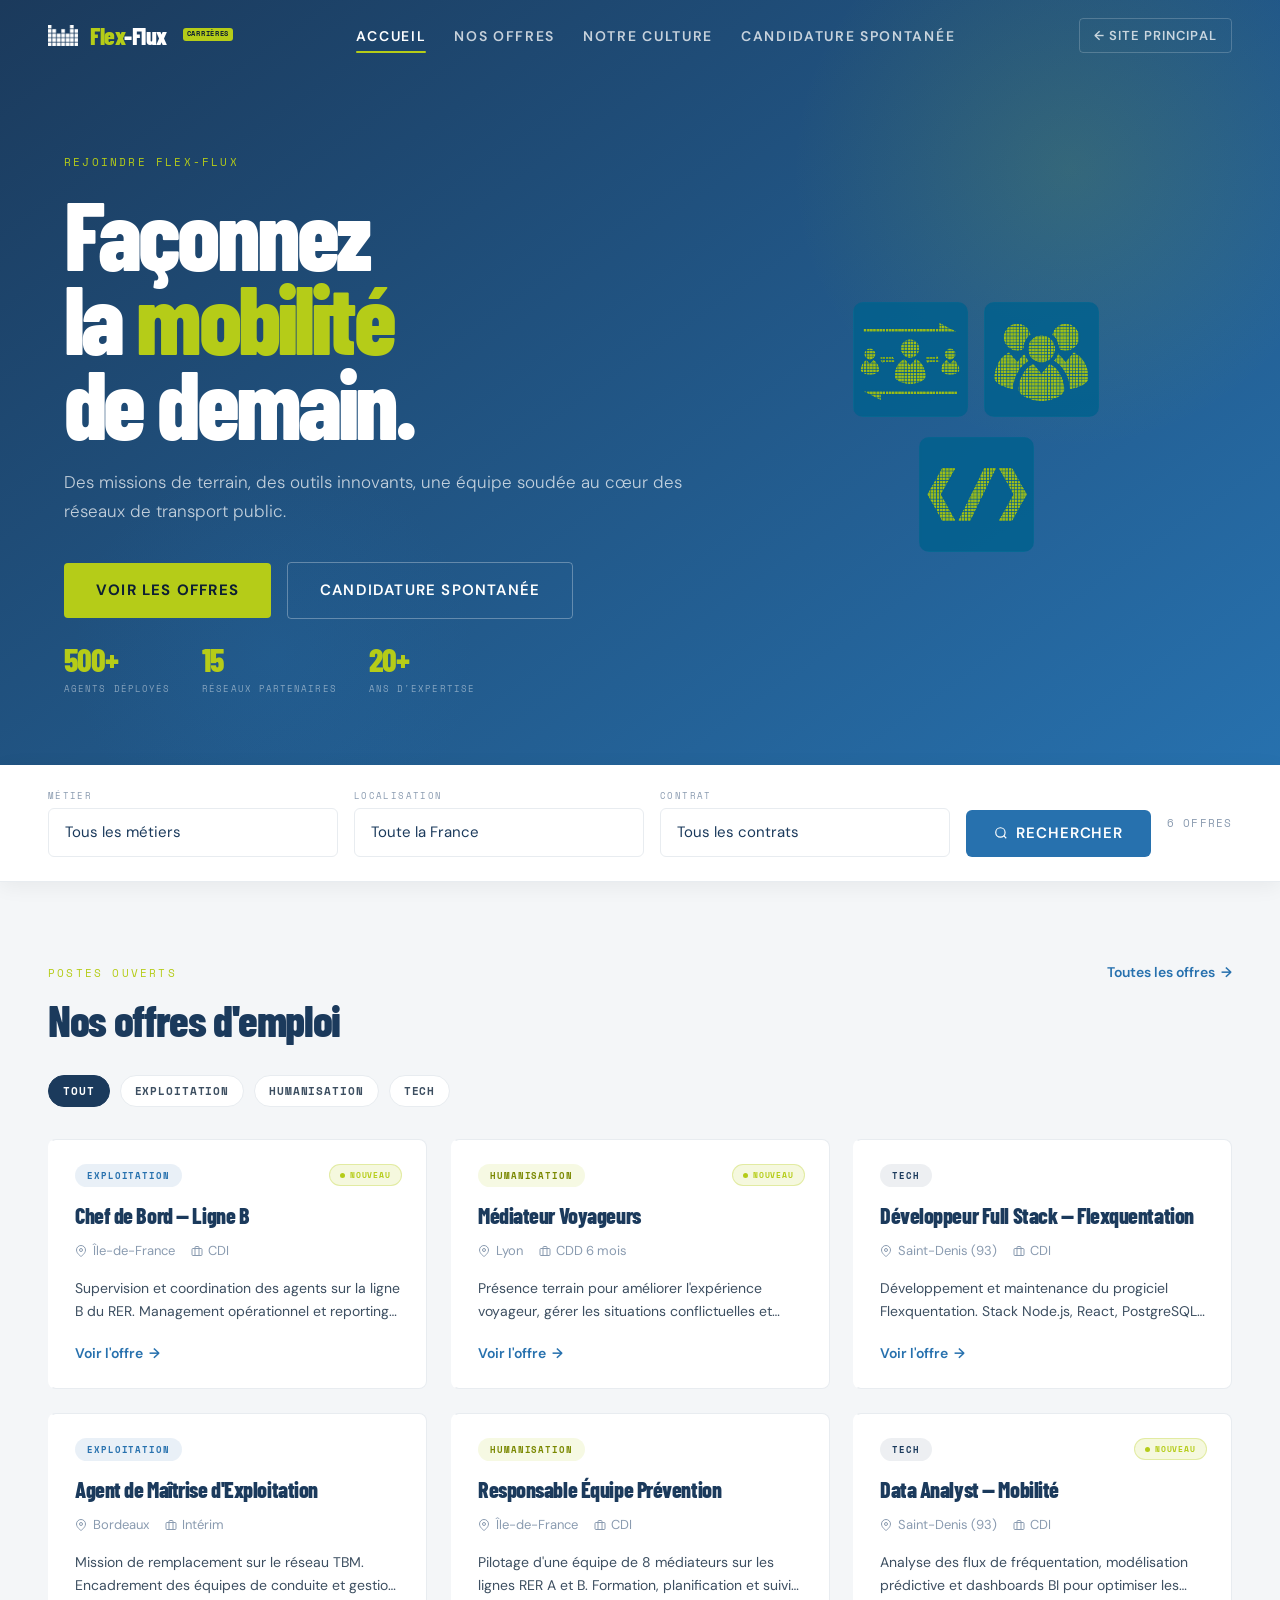
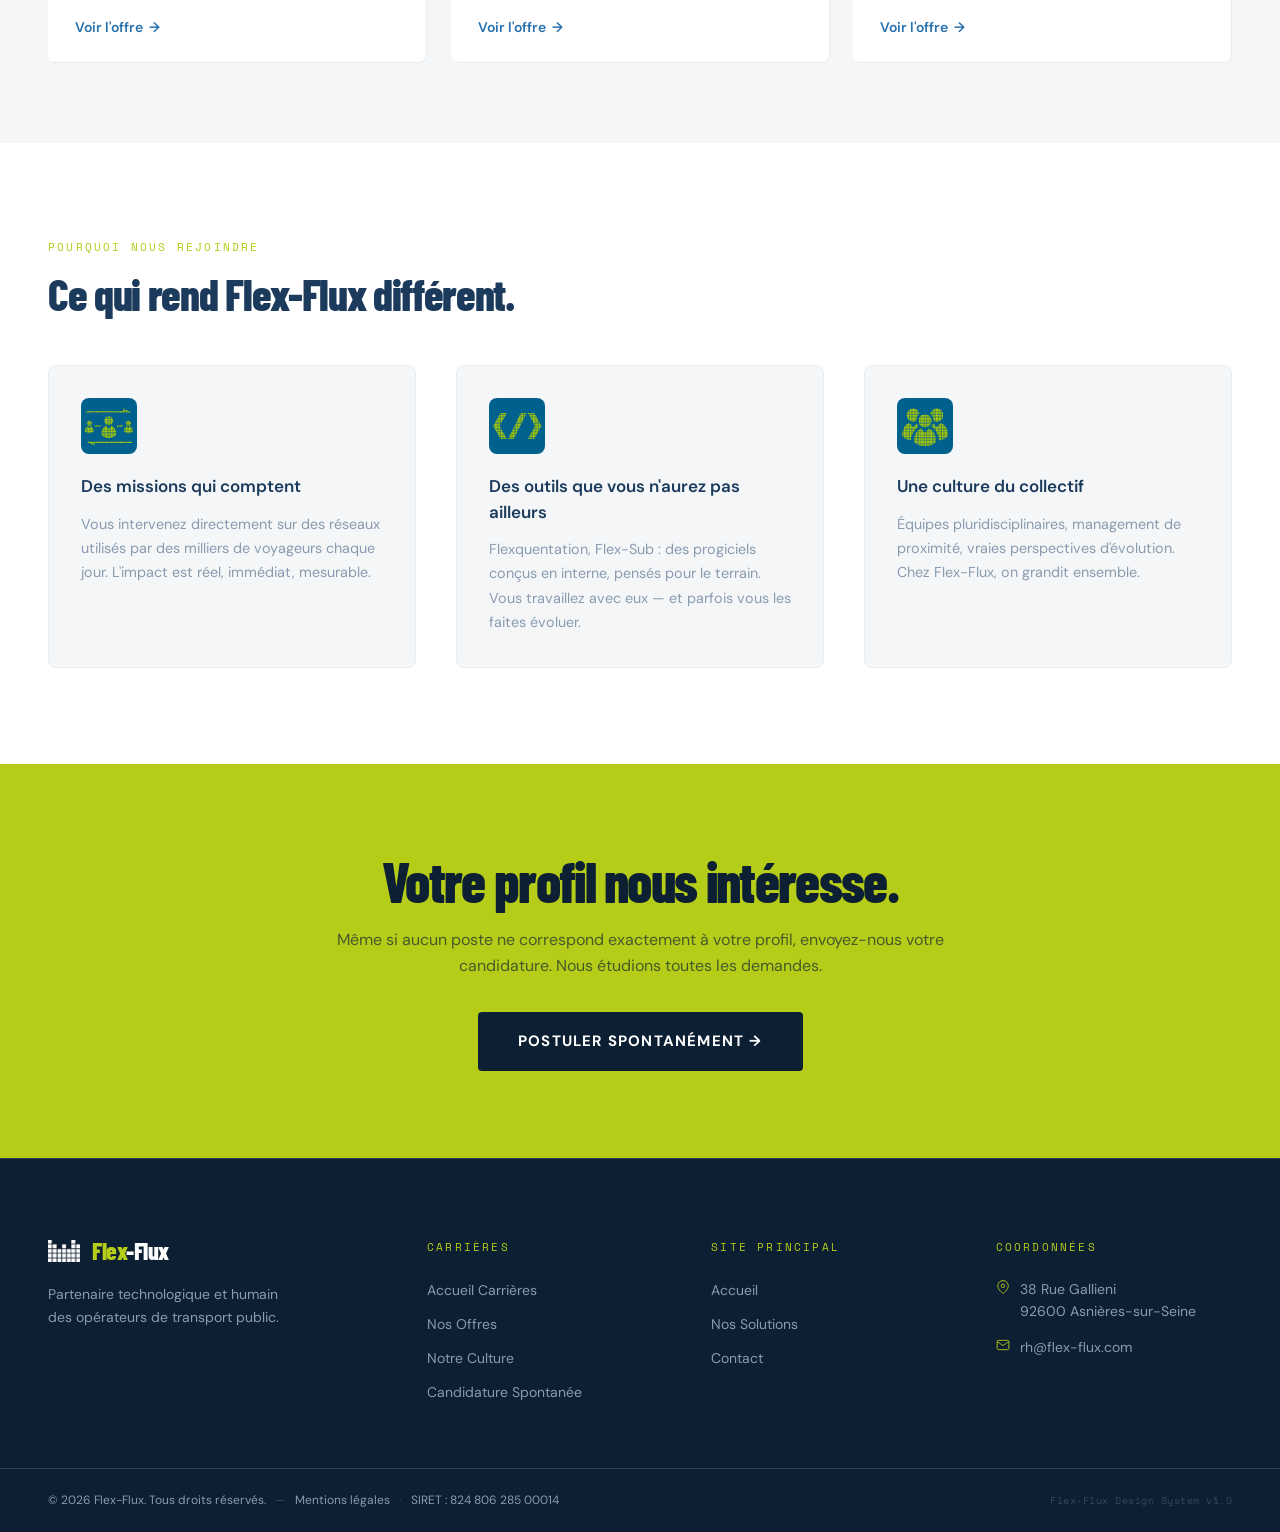
==== carrieres/index.html @ 49e69983 "Nouveau repo" ====
<!DOCTYPE html>
<html lang="fr">
<head>
  <meta charset="UTF-8">
  <meta name="viewport" content="width=device-width, initial-scale=1.0">
  <meta name="description" content="Rejoindre Flex-Flux — Offres d'emploi et candidatures dans la mobilité urbaine.">
  <title>Carrières — Flex-Flux</title>
  <link rel="stylesheet" href="../css/base.css">
  <link rel="stylesheet" href="../css/navbar.css">
  <link rel="stylesheet" href="../css/carrieres.css">
  <link rel="stylesheet" href="../css/footer.css">
</head>
<body>

<a class="skip-link" href="#main-content">Aller au contenu principal</a>

<!-- ═══ NAVBAR ══════════════════════════════════════════════ -->
<header class="navbar" id="navbar" role="banner">
  <div class="navbar__inner">

    <a class="navbar__logo" href="index.html" aria-label="Flex-Flux Carrières — Accueil">
      <img class="navbar__logo-sigle"
           src="../assets/images/flex-flux-sigle-blanc.png"
           alt="" aria-hidden="true" width="30">
      <span class="navbar__logo-text">
        <span class="navbar__logo-dash">Flex</span>-Flux
      </span>
      <span class="navbar__logo-badge">Carrières</span>
    </a>

    <nav class="navbar__nav" role="navigation" aria-label="Navigation carrières">
      <ul class="navbar__nav-list" role="list">
        <li><a class="navbar__nav-link" href="index.html" aria-current="page">Accueil</a></li>
        <li><a class="navbar__nav-link" href="offres.html">Nos Offres</a></li>
        <li><a class="navbar__nav-link" href="notre-culture.html">Notre Culture</a></li>
        <li><a class="navbar__nav-link" href="postuler.html">Candidature Spontanée</a></li>
      </ul>
    </nav>

    <div class="navbar__actions">
      <a class="navbar__back" href="../index.html">← Site principal</a>
      <button class="navbar__burger" id="burger-btn" type="button"
              aria-label="Ouvrir le menu" aria-expanded="false"
              aria-controls="mobile-menu">
        <span class="navbar__burger-bar" aria-hidden="true"></span>
        <span class="navbar__burger-bar" aria-hidden="true"></span>
        <span class="navbar__burger-bar" aria-hidden="true"></span>
      </button>
    </div>

  </div>
</header>

<!-- Menu mobile -->
<div class="mobile-menu" id="mobile-menu" role="dialog"
     aria-modal="true" aria-label="Menu carrières" hidden>
  <nav class="mobile-menu__nav" aria-label="Navigation mobile">
    <ul class="mobile-menu__list" role="list">
      <li class="mobile-menu__item" style="--item-index:0">
        <a class="mobile-menu__link" href="index.html" aria-current="page">
          <span class="mobile-menu__link-label">Accueil</span>
          <span class="mobile-menu__link-arrow" aria-hidden="true">→</span>
        </a>
      </li>
      <li class="mobile-menu__item" style="--item-index:1">
        <a class="mobile-menu__link" href="offres.html">
          <span class="mobile-menu__link-label">Nos Offres</span>
          <span class="mobile-menu__link-arrow" aria-hidden="true">→</span>
        </a>
      </li>
      <li class="mobile-menu__item" style="--item-index:2">
        <a class="mobile-menu__link" href="notre-culture.html">
          <span class="mobile-menu__link-label">Notre Culture</span>
          <span class="mobile-menu__link-arrow" aria-hidden="true">→</span>
        </a>
      </li>
      <li class="mobile-menu__item" style="--item-index:3">
        <a class="mobile-menu__link" href="postuler.html">
          <span class="mobile-menu__link-label">Candidature Spontanée</span>
          <span class="mobile-menu__link-arrow" aria-hidden="true">→</span>
        </a>
      </li>
    </ul>
    <div class="mobile-menu__cta-wrap">
      <a class="mobile-menu__cta" href="postuler.html">Postuler spontanément</a>
    </div>
  </nav>
</div>

<!-- ═══ MAIN ════════════════════════════════════════════════ -->
<main id="main-content" tabindex="-1">

  <!-- HERO -->
  <section class="hero-careers" aria-labelledby="hero-title">
    <div class="hero-careers__glow" aria-hidden="true"></div>
    <div class="hero-careers__glow2" aria-hidden="true"></div>
    <div class="hero-careers__container">

      <div>
        <span class="hero-careers__label">Rejoindre Flex-Flux</span>
        <h1 class="hero-careers__title" id="hero-title">
          Façonnez<br>la <em>mobilité</em><br>de demain.
        </h1>
        <p class="hero-careers__sub">
          Des missions de terrain, des outils innovants, une équipe soudée
          au cœur des réseaux de transport public.
        </p>
        <div class="hero-careers__actions">
          <a class="btn-careers-primary" href="offres.html">Voir les offres</a>
          <a class="btn-careers-ghost"   href="postuler.html">Candidature spontanée</a>
        </div>
        <div class="hero-careers__mini-stats" aria-label="Flex-Flux en chiffres">
          <div class="mini-stat">
            <span class="mini-stat__value">500+</span>
            <span class="mini-stat__label">Agents déployés</span>
          </div>
          <div class="mini-stat">
            <span class="mini-stat__value">15</span>
            <span class="mini-stat__label">Réseaux partenaires</span>
          </div>
          <div class="mini-stat">
            <span class="mini-stat__value">20+</span>
            <span class="mini-stat__label">Ans d'expertise</span>
          </div>
        </div>
      </div>

      <div class="hero-careers__illus" aria-hidden="true">
        <div class="hero-careers__illus-row">
          <img src="../assets/images/téléchargement (3).jpg" alt="" width="115" loading="lazy">
          <img src="../assets/images/téléchargement (4).jpg" alt="" width="115" loading="lazy">
        </div>
        <img src="../assets/images/téléchargement (5).jpg" alt="" width="115" loading="lazy">
      </div>

    </div>
  </section>

  <!-- SEARCH BAR -->
  <div class="search-bar" role="search" aria-label="Filtrer les offres">
    <div class="search-bar__inner">
      <div class="search-field">
        <label class="search-field__label" for="filter-metier">Métier</label>
        <select class="search-field__control" id="filter-metier" name="metier">
          <option value="">Tous les métiers</option>
          <option value="exploitation">Exploitation</option>
          <option value="humanisation">Humanisation</option>
          <option value="tech">Tech &amp; Progiciels</option>
        </select>
      </div>
      <div class="search-field">
        <label class="search-field__label" for="filter-lieu">Localisation</label>
        <select class="search-field__control" id="filter-lieu" name="lieu">
          <option value="">Toute la France</option>
          <option value="idf">Île-de-France</option>
          <option value="lyon">Lyon</option>
          <option value="bordeaux">Bordeaux</option>
        </select>
      </div>
      <div class="search-field">
        <label class="search-field__label" for="filter-contrat">Contrat</label>
        <select class="search-field__control" id="filter-contrat" name="contrat">
          <option value="">Tous les contrats</option>
          <option value="cdi">CDI</option>
          <option value="cdd">CDD</option>
          <option value="interim">Intérim</option>
        </select>
      </div>
      <button class="search-bar__btn" type="button" id="search-btn">
        <svg width="14" height="14" viewBox="0 0 24 24" fill="none"
             stroke="currentColor" stroke-width="2" aria-hidden="true">
          <circle cx="11" cy="11" r="8"/>
          <path d="m21 21-4.35-4.35"/>
        </svg>
        Rechercher
      </button>
      <span class="search-results-count" id="results-count"
            aria-live="polite">6 offres</span>
    </div>
  </div>

  <!-- OFFRES EN VEDETTE -->
  <section class="offres-section" id="offres" aria-labelledby="offres-title">
    <div class="offres-section__container">

      <div class="section-header">
        <div>
          <span class="section-label">Postes ouverts</span>
          <h2 class="section-title" id="offres-title">Nos offres d'emploi</h2>
        </div>
        <a class="voir-tout" href="offres.html" aria-label="Voir toutes les offres">
          Toutes les offres <span aria-hidden="true">→</span>
        </a>
      </div>

      <!-- Filtres chips -->
      <div class="filters-bar" role="group" aria-label="Filtres par catégorie">
        <button class="filter-chip is-active" data-cat="all" aria-pressed="true">Tout</button>
        <button class="filter-chip" data-cat="exploitation" aria-pressed="false">Exploitation</button>
        <button class="filter-chip" data-cat="humanisation" aria-pressed="false">Humanisation</button>
        <button class="filter-chip" data-cat="tech"         aria-pressed="false">Tech</button>
      </div>

      <!-- Grille -->
      <div class="offres-grid" id="offres-grid">

        <article class="offre-card reveal"
                 data-cat="exploitation"
                 data-lieu="idf"
                 data-contrat="cdi"
                 aria-labelledby="offre-1-title">
          <div class="offre-card__top">
            <span class="offre-card__cat offre-card__cat--exploitation">Exploitation</span>
            <span class="offre-card__new" aria-label="Nouvelle offre">Nouveau</span>
          </div>
          <h3 class="offre-card__title" id="offre-1-title">Chef de Bord — Ligne B</h3>
          <div class="offre-card__meta">
            <span class="offre-card__meta-item">
              <svg width="12" height="12" viewBox="0 0 24 24" fill="none"
                   stroke="currentColor" stroke-width="2" aria-hidden="true">
                <path d="M21 10c0 7-9 13-9 13s-9-6-9-13a9 9 0 0 1 18 0z"/>
                <circle cx="12" cy="10" r="3"/>
              </svg>
              Île-de-France
            </span>
            <span class="offre-card__meta-item">
              <svg width="12" height="12" viewBox="0 0 24 24" fill="none"
                   stroke="currentColor" stroke-width="2" aria-hidden="true">
                <rect x="2" y="7" width="20" height="14" rx="2"/>
                <path d="M16 21V5a2 2 0 0 0-2-2h-4a2 2 0 0 0-2 2v16"/>
              </svg>
              CDI
            </span>
          </div>
          <p class="offre-card__excerpt">
            Supervision et coordination des agents sur la ligne B du RER.
            Management opérationnel et reporting quotidien.
          </p>
          <a class="offre-card__link" href="offre-detail.html"
             aria-label="Voir l'offre Chef de Bord Ligne B">
            Voir l'offre
            <span class="offre-card__link-arrow" aria-hidden="true">→</span>
          </a>
        </article>

        <article class="offre-card reveal"
                 data-cat="humanisation"
                 data-lieu="lyon"
                 data-contrat="cdd"
                 data-delay="1"
                 aria-labelledby="offre-2-title">
          <div class="offre-card__top">
            <span class="offre-card__cat offre-card__cat--humanisation">Humanisation</span>
            <span class="offre-card__new" aria-label="Nouvelle offre">Nouveau</span>
          </div>
          <h3 class="offre-card__title" id="offre-2-title">Médiateur Voyageurs</h3>
          <div class="offre-card__meta">
            <span class="offre-card__meta-item">
              <svg width="12" height="12" viewBox="0 0 24 24" fill="none"
                   stroke="currentColor" stroke-width="2" aria-hidden="true">
                <path d="M21 10c0 7-9 13-9 13s-9-6-9-13a9 9 0 0 1 18 0z"/>
                <circle cx="12" cy="10" r="3"/>
              </svg>
              Lyon
            </span>
            <span class="offre-card__meta-item">
              <svg width="12" height="12" viewBox="0 0 24 24" fill="none"
                   stroke="currentColor" stroke-width="2" aria-hidden="true">
                <rect x="2" y="7" width="20" height="14" rx="2"/>
                <path d="M16 21V5a2 2 0 0 0-2-2h-4a2 2 0 0 0-2 2v16"/>
              </svg>
              CDD 6 mois
            </span>
          </div>
          <p class="offre-card__excerpt">
            Présence terrain pour améliorer l'expérience voyageur,
            gérer les situations conflictuelles et orienter les usagers.
          </p>
          <a class="offre-card__link" href="offre-detail.html"
             aria-label="Voir l'offre Médiateur Voyageurs">
            Voir l'offre
            <span class="offre-card__link-arrow" aria-hidden="true">→</span>
          </a>
        </article>

        <article class="offre-card reveal"
                 data-cat="tech"
                 data-lieu="idf"
                 data-contrat="cdi"
                 data-delay="2"
                 aria-labelledby="offre-3-title">
          <div class="offre-card__top">
            <span class="offre-card__cat offre-card__cat--tech">Tech</span>
          </div>
          <h3 class="offre-card__title" id="offre-3-title">
            Développeur Full Stack — Flexquentation
          </h3>
          <div class="offre-card__meta">
            <span class="offre-card__meta-item">
              <svg width="12" height="12" viewBox="0 0 24 24" fill="none"
                   stroke="currentColor" stroke-width="2" aria-hidden="true">
                <path d="M21 10c0 7-9 13-9 13s-9-6-9-13a9 9 0 0 1 18 0z"/>
                <circle cx="12" cy="10" r="3"/>
              </svg>
              Saint-Denis (93)
            </span>
            <span class="offre-card__meta-item">
              <svg width="12" height="12" viewBox="0 0 24 24" fill="none"
                   stroke="currentColor" stroke-width="2" aria-hidden="true">
                <rect x="2" y="7" width="20" height="14" rx="2"/>
                <path d="M16 21V5a2 2 0 0 0-2-2h-4a2 2 0 0 0-2 2v16"/>
              </svg>
              CDI
            </span>
          </div>
          <p class="offre-card__excerpt">
            Développement et maintenance du progiciel Flexquentation.
            Stack Node.js, React, PostgreSQL. Méthodes agiles.
          </p>
          <a class="offre-card__link" href="offre-detail.html"
             aria-label="Voir l'offre Développeur Full Stack">
            Voir l'offre
            <span class="offre-card__link-arrow" aria-hidden="true">→</span>
          </a>
        </article>

        <article class="offre-card reveal"
                 data-cat="exploitation"
                 data-lieu="bordeaux"
                 data-contrat="interim"
                 data-delay="1"
                 aria-labelledby="offre-4-title">
          <div class="offre-card__top">
            <span class="offre-card__cat offre-card__cat--exploitation">Exploitation</span>
          </div>
          <h3 class="offre-card__title" id="offre-4-title">
            Agent de Maîtrise d'Exploitation
          </h3>
          <div class="offre-card__meta">
            <span class="offre-card__meta-item">
              <svg width="12" height="12" viewBox="0 0 24 24" fill="none"
                   stroke="currentColor" stroke-width="2" aria-hidden="true">
                <path d="M21 10c0 7-9 13-9 13s-9-6-9-13a9 9 0 0 1 18 0z"/>
                <circle cx="12" cy="10" r="3"/>
              </svg>
              Bordeaux
            </span>
            <span class="offre-card__meta-item">
              <svg width="12" height="12" viewBox="0 0 24 24" fill="none"
                   stroke="currentColor" stroke-width="2" aria-hidden="true">
                <rect x="2" y="7" width="20" height="14" rx="2"/>
                <path d="M16 21V5a2 2 0 0 0-2-2h-4a2 2 0 0 0-2 2v16"/>
              </svg>
              Intérim
            </span>
          </div>
          <p class="offre-card__excerpt">
            Mission de remplacement sur le réseau TBM. Encadrement
            des équipes de conduite et gestion des incidents terrain.
          </p>
          <a class="offre-card__link" href="offre-detail.html"
             aria-label="Voir l'offre Agent de Maîtrise">
            Voir l'offre
            <span class="offre-card__link-arrow" aria-hidden="true">→</span>
          </a>
        </article>

        <article class="offre-card reveal"
                 data-cat="humanisation"
                 data-lieu="idf"
                 data-contrat="cdi"
                 data-delay="2"
                 aria-labelledby="offre-5-title">
          <div class="offre-card__top">
            <span class="offre-card__cat offre-card__cat--humanisation">Humanisation</span>
          </div>
          <h3 class="offre-card__title" id="offre-5-title">
            Responsable Équipe Prévention
          </h3>
          <div class="offre-card__meta">
            <span class="offre-card__meta-item">
              <svg width="12" height="12" viewBox="0 0 24 24" fill="none"
                   stroke="currentColor" stroke-width="2" aria-hidden="true">
                <path d="M21 10c0 7-9 13-9 13s-9-6-9-13a9 9 0 0 1 18 0z"/>
                <circle cx="12" cy="10" r="3"/>
              </svg>
              Île-de-France
            </span>
            <span class="offre-card__meta-item">
              <svg width="12" height="12" viewBox="0 0 24 24" fill="none"
                   stroke="currentColor" stroke-width="2" aria-hidden="true">
                <rect x="2" y="7" width="20" height="14" rx="2"/>
                <path d="M16 21V5a2 2 0 0 0-2-2h-4a2 2 0 0 0-2 2v16"/>
              </svg>
              CDI
            </span>
          </div>
          <p class="offre-card__excerpt">
            Pilotage d'une équipe de 8 médiateurs sur les lignes RER A et B.
            Formation, planification et suivi des indicateurs qualité.
          </p>
          <a class="offre-card__link" href="offre-detail.html"
             aria-label="Voir l'offre Responsable Prévention">
            Voir l'offre
            <span class="offre-card__link-arrow" aria-hidden="true">→</span>
          </a>
        </article>

        <article class="offre-card reveal"
                 data-cat="tech"
                 data-lieu="idf"
                 data-contrat="cdi"
                 data-delay="3"
                 aria-labelledby="offre-6-title">
          <div class="offre-card__top">
            <span class="offre-card__cat offre-card__cat--tech">Tech</span>
            <span class="offre-card__new" aria-label="Nouvelle offre">Nouveau</span>
          </div>
          <h3 class="offre-card__title" id="offre-6-title">Data Analyst — Mobilité</h3>
          <div class="offre-card__meta">
            <span class="offre-card__meta-item">
              <svg width="12" height="12" viewBox="0 0 24 24" fill="none"
                   stroke="currentColor" stroke-width="2" aria-hidden="true">
                <path d="M21 10c0 7-9 13-9 13s-9-6-9-13a9 9 0 0 1 18 0z"/>
                <circle cx="12" cy="10" r="3"/>
              </svg>
              Saint-Denis (93)
            </span>
            <span class="offre-card__meta-item">
              <svg width="12" height="12" viewBox="0 0 24 24" fill="none"
                   stroke="currentColor" stroke-width="2" aria-hidden="true">
                <rect x="2" y="7" width="20" height="14" rx="2"/>
                <path d="M16 21V5a2 2 0 0 0-2-2h-4a2 2 0 0 0-2 2v16"/>
              </svg>
              CDI
            </span>
          </div>
          <p class="offre-card__excerpt">
            Analyse des flux de fréquentation, modélisation prédictive
            et dashboards BI pour optimiser les ressources sur les réseaux.
          </p>
          <a class="offre-card__link" href="offre-detail.html"
             aria-label="Voir l'offre Data Analyst">
            Voir l'offre
            <span class="offre-card__link-arrow" aria-hidden="true">→</span>
          </a>
        </article>

      </div>
    </div>
  </section>

  <!-- CULTURE -->
  <section class="culture-section" id="culture" aria-labelledby="culture-title">
    <div class="culture-section__container">
      <span class="section-label reveal">Pourquoi nous rejoindre</span>
      <h2 class="section-title reveal" id="culture-title" data-delay="1">
        Ce qui rend Flex-Flux différent.
      </h2>
      <div class="culture-grid">

        <article class="culture-item reveal" data-delay="1"
                 aria-labelledby="culture-1-title">
          <div class="culture-item__icon">
            <img src="../assets/images/téléchargement (3).jpg"
                 alt="" aria-hidden="true" width="56" height="56" loading="lazy">
          </div>
          <h3 class="culture-item__title" id="culture-1-title">
            Des missions qui comptent
          </h3>
          <p class="culture-item__body">
            Vous intervenez directement sur des réseaux utilisés par des milliers
            de voyageurs chaque jour. L'impact est réel, immédiat, mesurable.
          </p>
        </article>

        <article class="culture-item reveal" data-delay="2"
                 aria-labelledby="culture-2-title">
          <div class="culture-item__icon">
            <img src="../assets/images/téléchargement (5).jpg"
                 alt="" aria-hidden="true" width="56" height="56" loading="lazy">
          </div>
          <h3 class="culture-item__title" id="culture-2-title">
            Des outils que vous n'aurez pas ailleurs
          </h3>
          <p class="culture-item__body">
            Flexquentation, Flex-Sub : des progiciels conçus en interne,
            pensés pour le terrain. Vous travaillez avec eux — et parfois
            vous les faites évoluer.
          </p>
        </article>

        <article class="culture-item reveal" data-delay="3"
                 aria-labelledby="culture-3-title">
          <div class="culture-item__icon">
            <img src="../assets/images/téléchargement (4).jpg"
                 alt="" aria-hidden="true" width="56" height="56" loading="lazy">
          </div>
          <h3 class="culture-item__title" id="culture-3-title">
            Une culture du collectif
          </h3>
          <p class="culture-item__body">
            Équipes pluridisciplinaires, management de proximité, vraies
            perspectives d'évolution. Chez Flex-Flux, on grandit ensemble.
          </p>
        </article>

      </div>
    </div>
  </section>

  <!-- CTA -->
  <section class="cta-careers" aria-labelledby="cta-title">
    <div class="cta-careers__container">
      <h2 class="cta-careers__title reveal" id="cta-title">
        Votre profil nous intéresse.
      </h2>
      <p class="cta-careers__sub reveal" data-delay="1">
        Même si aucun poste ne correspond exactement à votre profil,
        envoyez-nous votre candidature. Nous étudions toutes les demandes.
      </p>
      <a class="btn-cta-navy reveal" href="postuler.html" data-delay="2">
        Postuler spontanément →
      </a>
    </div>
  </section>

</main>

<!-- ═══ FOOTER ══════════════════════════════════════════════ -->
<footer class="footer" role="contentinfo" aria-label="Pied de page Flex-Flux">
  <div class="footer__top">

    <div class="footer__brand">
      <a class="footer__logo" href="../index.html" aria-label="Flex-Flux — Accueil">
        <img class="footer__logo-sigle"
             src="../assets/images/flex-flux-sigle-blanc.png"
             alt="" aria-hidden="true" width="32">
        <span class="footer__logo-text">
          <span class="footer__logo-dash">Flex</span>-Flux
        </span>
      </a>
      <p class="footer__baseline">
        Partenaire technologique et humain des opérateurs de transport public.
      </p>
    </div>

    <nav aria-label="Navigation carrières footer">
      <span class="footer__col-title">Carrières</span>
      <ul class="footer__nav-list" role="list">
        <li><a class="footer__nav-link" href="index.html">Accueil Carrières</a></li>
        <li><a class="footer__nav-link" href="offres.html">Nos Offres</a></li>
        <li><a class="footer__nav-link" href="notre-culture.html">Notre Culture</a></li>
        <li><a class="footer__nav-link" href="postuler.html">Candidature Spontanée</a></li>
      </ul>
    </nav>

    <nav aria-label="Navigation site principal footer">
      <span class="footer__col-title">Site Principal</span>
      <ul class="footer__nav-list" role="list">
        <li><a class="footer__nav-link" href="../index.html">Accueil</a></li>
        <li><a class="footer__nav-link" href="../nos-solutions.html">Nos Solutions</a></li>
        <li><a class="footer__nav-link" href="../contact.html">Contact</a></li>
      </ul>
    </nav>

    <div>
      <span class="footer__col-title">Coordonnées</span>
      <address style="font-style: normal">
        <ul class="footer__contact-list" role="list">
          <li class="footer__contact-item">
            <svg class="footer__contact-icon" width="14" height="14" viewBox="0 0 24 24"
                 fill="none" stroke="currentColor" stroke-width="1.5" aria-hidden="true">
              <path d="M21 10c0 7-9 13-9 13s-9-6-9-13a9 9 0 0 1 18 0z"/>
              <circle cx="12" cy="10" r="3"/>
            </svg>
            <span>38 Rue Gallieni<br>92600 Asnières-sur-Seine</span>
          </li>
          <li class="footer__contact-item">
            <svg class="footer__contact-icon" width="14" height="14" viewBox="0 0 24 24"
                 fill="none" stroke="currentColor" stroke-width="1.5" aria-hidden="true">
              <path d="M4 4h16c1.1 0 2 .9 2 2v12c0 1.1-.9 2-2 2H4c-1.1 0-2-.9-2-2V6c0-1.1.9-2 2-2z"/>
              <polyline points="22,6 12,13 2,6"/>
            </svg>
            <a class="footer__contact-link" href="mailto:rh@flex-flux.com">
              rh@flex-flux.com
            </a>
          </li>
        </ul>
      </address>
    </div>

  </div>

  <div class="footer__bottom">
    <p class="footer__legal">
      © 2026 Flex-Flux. Tous droits réservés.
      <span class="footer__legal-sep">—</span>
      <a href="#">Mentions légales</a>
      <span class="footer__legal-sep">·</span>
      SIRET&nbsp;: 824&nbsp;806&nbsp;285&nbsp;00014
    </p>
    <span class="footer__credit" aria-hidden="true">Flex-Flux Design System v1.0</span>
  </div>
</footer>

<!-- ═══ SCRIPTS ══════════════════════════════════════════════ -->
<script src="../js/nav.js"></script>
<script src="../js/carrieres.js"></script>

</body>
</html>
---- css/base.css ----
/* =============================================================================
   BASE.CSS — Flex-Flux Design System
   Fondation : variables, reset, typographie, utilitaires globaux
   ============================================================================= */

/* ── Google Fonts ─────────────────────────────────────────── */
@import url('https://fonts.googleapis.com/css2?family=Barlow+Condensed:wght@700;800&family=DM+Sans:ital,opsz,wght@0,9..40,300;0,9..40,400;0,9..40,600;1,9..40,300&family=Space+Mono:wght@400;700&display=swap');

/* ── Variables ─────────────────────────────────────────────── */
:root {
  /* Couleurs principales */
  --ff-navy:              #1B3A5C;
  --ff-blue:              #2771AE;
  --ff-blue-light:        #3A8FC7;
  --ff-blue-dark:         #1B5A9A;
  --ff-pixel-green:       #B5CC18;
  --ff-pixel-green-dark:  #A3B814;
  --ff-red:               #E63329;
  --ff-white:             #FFFFFF;
  --ff-off-white:         #F4F6F8;
  --ff-grey-light:        #E8ECF0;
  --ff-grey-mid:          #8A9BB0;
  --ff-grey-dark:         #3D4F61;
  --ff-bg-deep:           #0D1F33;
  --ff-bg-panel:          #152840;
  --ff-border-dark:       #2B3F54;
  --ff-success:           #4CAF50;
  --ff-error:             #E63329;

  /* Typographie */
  --font-display: 'Barlow Condensed', sans-serif;
  --font-body:    'DM Sans', sans-serif;
  --font-mono:    'Space Mono', monospace;

  /* Navbar heights */
  --navbar-h-mobile: 60px;
  --navbar-h-desk:   72px;

  /* Easings */
  --ease-out:    cubic-bezier(0.25, 0.46, 0.45, 0.94);
  --ease-spring: cubic-bezier(0.34, 1.56, 0.64, 1);
  --ease-in-out: cubic-bezier(0.76, 0, 0.24, 1);
}

/* ── Reset ─────────────────────────────────────────────────── */
*, *::before, *::after {
  box-sizing: border-box;
  margin: 0;
  padding: 0;
}

html {
  -webkit-font-smoothing: antialiased;
  -moz-osx-font-smoothing: grayscale;
  scroll-behavior: smooth;
  font-size: 16px;
}

body {
  font-family: var(--font-body);
  color: var(--ff-grey-dark);
  background: var(--ff-white);
  overflow-x: hidden;
  line-height: 1.5;
}

img, svg {
  display: block;
  max-width: 100%;
}

a {
  color: inherit;
  text-decoration: none;
}

button {
  cursor: pointer;
  border: none;
  background: none;
  font: inherit;
  color: inherit;
}

ul, ol {
  list-style: none;
}

input, textarea, select {
  font: inherit;
}

/* ── Focus ─────────────────────────────────────────────────── */
:focus:not(:focus-visible) {
  outline: none;
}

:focus-visible {
  outline: 2px solid var(--ff-pixel-green);
  outline-offset: 3px;
  border-radius: 4px;
}

/* ── Sélection ─────────────────────────────────────────────── */
::selection {
  background: var(--ff-pixel-green);
  color: var(--ff-bg-deep);
}

/* ── Skip link accessibilité ───────────────────────────────── */
.skip-link {
  position: absolute;
  top: -100%;
  left: 1.5rem;
  z-index: 999;
  padding: .75rem 1.5rem;
  background: var(--ff-pixel-green);
  color: var(--ff-bg-deep);
  font-weight: 600;
  border-radius: 6px;
  transition: top .15s;
}
.skip-link:focus {
  top: 1rem;
}

/* ── Utilitaire screen-reader only ────────────────────────── */
.sr-only {
  position: absolute;
  width: 1px;
  height: 1px;
  padding: 0;
  margin: -1px;
  overflow: hidden;
  clip: rect(0, 0, 0, 0);
  white-space: nowrap;
  border: 0;
}

/* ── Scroll reveal ─────────────────────────────────────────── */
.reveal {
  opacity: 0;
  transform: translateY(28px);
  transition:
    opacity   .6s var(--ease-out),
    transform .6s var(--ease-out);
  will-change: opacity, transform;
}
.reveal.is-visible {
  opacity: 1;
  transform: none;
}

.reveal-left {
  opacity: 0;
  transform: translateX(-36px);
  transition:
    opacity   .6s var(--ease-out),
    transform .6s var(--ease-out);
}
.reveal-left.is-visible {
  opacity: 1;
  transform: none;
}

.reveal-right {
  opacity: 0;
  transform: translateX(36px);
  transition:
    opacity   .6s var(--ease-out),
    transform .6s var(--ease-out);
}
.reveal-right.is-visible {
  opacity: 1;
  transform: none;
}

/* Délais stagger */
[data-delay="1"] { transition-delay: 100ms; }
[data-delay="2"] { transition-delay: 200ms; }
[data-delay="3"] { transition-delay: 300ms; }
[data-delay="4"] { transition-delay: 400ms; }
[data-delay="5"] { transition-delay: 500ms; }

/* ── Reduced motion ────────────────────────────────────────── */
@media (prefers-reduced-motion: reduce) {
  *,
  *::before,
  *::after {
    animation-duration: .01ms !important;
    animation-iteration-count: 1 !important;
    transition-duration: .01ms !important;
  }

  .reveal,
  .reveal-left,
  .reveal-right {
    opacity: 1 !important;
    transform: none !important;
    transition: none !important;
  }
}

/* ── Section label (mono vert) ─────────────────────────────── */
.section-label {
  display: block;
  font-family: var(--font-mono);
  font-size: .6875rem;
  text-transform: uppercase;
  letter-spacing: .2em;
  color: var(--ff-pixel-green);
  margin-bottom: 1rem;
}

/* ── Boutons globaux ───────────────────────────────────────── */
.btn-primary {
  display: inline-flex;
  align-items: center;
  gap: .5rem;
  padding: 1rem 2.25rem;
  background: var(--ff-pixel-green);
  color: var(--ff-bg-deep);
  font-weight: 700;
  font-size: .9375rem;
  text-transform: uppercase;
  letter-spacing: .08em;
  border-radius: 4px;
  border: none;
  cursor: pointer;
  transition:
    background .2s,
    transform  .2s var(--ease-spring),
    box-shadow .2s;
}
.btn-primary:hover {
  background: var(--ff-pixel-green-dark);
  transform: translateY(-2px);
  box-shadow: 0 8px 28px rgba(181, 204, 24, .35);
}

.btn-ghost {
  display: inline-flex;
  align-items: center;
  gap: .5rem;
  padding: 1rem 2.25rem;
  background: transparent;
  color: var(--ff-white);
  font-weight: 600;
  font-size: .9375rem;
  text-transform: uppercase;
  letter-spacing: .08em;
  border-radius: 4px;
  border: 1.5px solid rgba(255, 255, 255, .3);
  cursor: pointer;
  transition: border-color .2s, background .2s, color .2s;
}
.btn-ghost:hover {
  border-color: var(--ff-white);
  background: rgba(255, 255, 255, .06);
}

/* ── Container global ──────────────────────────────────────── */
.container {
  max-width: 1280px;
  margin-inline: auto;
  padding-inline: 1.5rem;
}
@media (min-width: 1024px) {
  .container {
    padding-inline: 3rem;
  }
}

/* ── Body avec menu ouvert (mobile) ────────────────────────── */
body.menu-open {
  overflow: hidden;
  position: fixed;
  width: 100%;
}
---- css/navbar.css ----
/* =============================================================================
   NAVBAR.CSS — Flex-Flux
   Navbar fixe glassmorphism + menu mobile plein écran
   Dépend de : base.css
   ============================================================================= */

/* ── Navbar ────────────────────────────────────────────────── */
.navbar {
  position: fixed;
  top: 0; left: 0; right: 0;
  z-index: 200;
  height: var(--navbar-h-mobile);
  background: transparent;
  border-bottom: 1px solid transparent;
  transition:
    background     .45s var(--ease-out),
    border-color   .45s var(--ease-out),
    backdrop-filter .45s var(--ease-out);
}

.navbar.is-scrolled {
  background: rgba(13, 31, 51, .88);
  border-bottom-color: rgba(255, 255, 255, .08);
  backdrop-filter: blur(20px);
  -webkit-backdrop-filter: blur(20px);
}

@media (min-width: 1024px) {
  .navbar {
    height: var(--navbar-h-desk);
  }
}

/* ── Inner ─────────────────────────────────────────────────── */
.navbar__inner {
  display: flex;
  align-items: center;
  justify-content: space-between;
  height: 100%;
  max-width: 1280px;
  margin-inline: auto;
  padding-inline: 1.5rem;
  gap: 2rem;
}

@media (min-width: 1024px) {
  .navbar__inner {
    padding-inline: 3rem;
  }
}

/* ── Logo ──────────────────────────────────────────────────── */
.navbar__logo {
  display: flex;
  align-items: center;
  gap: .75rem;
  border-radius: 4px;
  transition: opacity .2s;
}
.navbar__logo:hover { opacity: .85; }
.navbar__logo:focus-visible {
  outline: 2px solid var(--ff-pixel-green);
  outline-offset: 4px;
}

.navbar__logo-sigle {
  width: 30px;
  height: auto;
}

.navbar__logo-text {
  font-family: var(--font-display);
  font-size: 1.5rem;
  font-weight: 800;
  letter-spacing: -.02em;
  color: var(--ff-white);
  white-space: nowrap;
  line-height: 1;
}

.navbar__logo-dash {
  color: var(--ff-pixel-green);
}

/* Badge "Carrières" (site carrières uniquement) */
.navbar__logo-badge {
  font-family: var(--font-mono);
  font-size: .45rem;
  text-transform: uppercase;
  letter-spacing: .1em;
  background: var(--ff-pixel-green);
  color: var(--ff-bg-deep);
  padding: .2em .55em;
  border-radius: 3px;
  font-weight: 700;
  align-self: flex-start;
  margin-top: 4px;
  margin-left: .25rem;
}

/* ── Navigation desktop ────────────────────────────────────── */
.navbar__nav {
  display: none;
  flex: 1;
  justify-content: center;
}

@media (min-width: 1024px) {
  .navbar__nav {
    display: flex;
  }
}

.navbar__nav-list {
  display: flex;
  align-items: center;
  gap: .25rem;
}

.navbar__nav-link {
  position: relative;
  padding: .5rem .75rem;
  font-size: .875rem;
  font-weight: 600;
  text-transform: uppercase;
  letter-spacing: .12em;
  color: rgba(255, 255, 255, .75);
  border-radius: 4px;
  transition: color .25s;
}

/* Underline slide */
.navbar__nav-link::after {
  content: '';
  position: absolute;
  bottom: 0; left: .75rem; right: .75rem;
  height: 1.5px;
  background: var(--ff-pixel-green);
  transform: scaleX(0);
  transform-origin: left;
  transition: transform .25s var(--ease-out);
  border-radius: 99px;
}

.navbar__nav-link:hover { color: var(--ff-white); }
.navbar__nav-link:hover::after { transform: scaleX(1); }
.navbar__nav-link[aria-current="page"] { color: var(--ff-white); }
.navbar__nav-link[aria-current="page"]::after { transform: scaleX(1); }

/* ── Actions (CTA + burger) ────────────────────────────────── */
.navbar__actions {
  display: flex;
  align-items: center;
  gap: 1rem;
  flex-shrink: 0;
}

/* CTA "Espace Client" */
.navbar__cta {
  display: inline-flex;
  align-items: center;
  gap: .5rem;
  padding: .5rem 1rem;
  font-size: .875rem;
  font-weight: 600;
  text-transform: uppercase;
  letter-spacing: .08em;
  color: var(--ff-white);
  border: 1.5px solid rgba(255, 255, 255, .35);
  border-radius: 4px;
  transition: all .25s var(--ease-out);
}
.navbar__cta:hover {
  color: var(--ff-bg-deep);
  background: var(--ff-pixel-green);
  border-color: var(--ff-pixel-green);
  transform: translateY(-1px);
}
.navbar__cta:focus-visible {
  outline: 2px solid var(--ff-pixel-green);
  outline-offset: 3px;
}

/* Lien "← Site principal" (site carrières) */
.navbar__back {
  display: inline-flex;
  align-items: center;
  gap: .4rem;
  padding: .45rem .9rem;
  font-size: .8125rem;
  font-weight: 600;
  text-transform: uppercase;
  letter-spacing: .08em;
  color: rgba(255, 255, 255, .75);
  border: 1.5px solid rgba(255, 255, 255, .2);
  border-radius: 4px;
  transition: all .2s;
}
.navbar__back:hover {
  color: var(--ff-white);
  border-color: rgba(255, 255, 255, .5);
}

/* ── Burger ────────────────────────────────────────────────── */
.navbar__burger {
  display: flex;
  flex-direction: column;
  justify-content: center;
  align-items: center;
  gap: 5px;
  width: 44px;
  height: 44px;
  border-radius: 4px;
  transition: background .2s;
}
.navbar__burger:hover {
  background: rgba(255, 255, 255, .08);
}
.navbar__burger:focus-visible {
  outline: 2px solid var(--ff-pixel-green);
  outline-offset: 2px;
}

@media (min-width: 1024px) {
  .navbar__burger { display: none; }
}

.navbar__burger-bar {
  display: block;
  width: 22px;
  height: 2px;
  background: var(--ff-white);
  border-radius: 99px;
  transition:
    transform .45s var(--ease-in-out),
    opacity   .25s;
}

/* État ouvert — croix */
.navbar__burger[aria-expanded="true"] .navbar__burger-bar:nth-child(1) {
  transform: translateY(7px) rotate(45deg);
}
.navbar__burger[aria-expanded="true"] .navbar__burger-bar:nth-child(2) {
  opacity: 0;
  transform: scaleX(0);
}
.navbar__burger[aria-expanded="true"] .navbar__burger-bar:nth-child(3) {
  transform: translateY(-7px) rotate(-45deg);
}

/* ── Menu mobile plein écran ───────────────────────────────── */
.mobile-menu {
  position: fixed;
  inset: 0;
  z-index: 300;
  background: var(--ff-bg-deep);
  display: flex;
  flex-direction: column;
  overflow-y: auto;

  /* État fermé */
  opacity: 0;
  transform: translateX(100%);
  visibility: hidden;
  pointer-events: none;
  transition:
    opacity    .45s var(--ease-in-out),
    transform  .45s var(--ease-in-out),
    visibility .45s;
}

.mobile-menu.is-open {
  opacity: 1;
  transform: none;
  visibility: visible;
  pointer-events: all;
}

.mobile-menu__nav {
  position: relative;
  z-index: 1;
  display: flex;
  flex-direction: column;
  justify-content: center;
  min-height: 100%;
  padding: 80px 1.5rem 3rem;
  gap: 2rem;
}

@media (min-width: 480px) {
  .mobile-menu__nav {
    padding-inline: 3rem;
  }
}

/* Watermark sigle en fond */
.mobile-menu__watermark {
  position: absolute;
  right: -60px;
  bottom: -40px;
  opacity: .03;
  pointer-events: none;
}
.mobile-menu__watermark img {
  width: 380px;
  filter: invert(1);
}

/* Liste liens */
.mobile-menu__list {
  display: flex;
  flex-direction: column;
  gap: .5rem;
}

.mobile-menu__item {
  opacity: 0;
  transform: translateX(40px);
  transition:
    opacity   .45s var(--ease-out),
    transform .45s var(--ease-out);
  transition-delay: calc(var(--item-index, 0) * 80ms + 100ms);
}

.mobile-menu.is-open .mobile-menu__item {
  opacity: 1;
  transform: none;
}

.mobile-menu__link {
  display: flex;
  align-items: center;
  justify-content: space-between;
  padding: 1rem 0;
  border-bottom: 1px solid var(--ff-border-dark);
  color: rgba(255, 255, 255, .6);
  transition: color .25s, padding-left .2s;
}
.mobile-menu__link:hover {
  color: var(--ff-white);
  padding-left: .5rem;
}
.mobile-menu__link[aria-current="page"] {
  color: var(--ff-pixel-green);
}

.mobile-menu__link-label {
  font-family: var(--font-display);
  font-size: clamp(2.2rem, 8vw, 3.25rem);
  font-weight: 800;
  line-height: 1;
  letter-spacing: -.04em;
}

.mobile-menu__link-arrow {
  font-size: 2rem;
  color: var(--ff-pixel-green);
  opacity: 0;
  transform: translateX(-8px);
  transition:
    opacity   .2s,
    transform .2s var(--ease-spring);
}
.mobile-menu__link:hover .mobile-menu__link-arrow {
  opacity: 1;
  transform: none;
}

/* CTA dans le menu mobile */
.mobile-menu__cta-wrap {
  opacity: 0;
  transform: translateY(16px);
  transition:
    opacity   .45s var(--ease-out),
    transform .45s var(--ease-out);
  transition-delay: calc(5 * 80ms + 100ms);
}
.mobile-menu.is-open .mobile-menu__cta-wrap {
  opacity: 1;
  transform: none;
}

.mobile-menu__cta {
  display: inline-flex;
  align-items: center;
  gap: .75rem;
  padding: .875rem 1.75rem;
  font-size: .875rem;
  font-weight: 600;
  text-transform: uppercase;
  letter-spacing: .12em;
  color: var(--ff-bg-deep);
  background: var(--ff-pixel-green);
  border-radius: 4px;
  transition: background .2s, transform .2s var(--ease-spring);
}
.mobile-menu__cta:hover {
  background: var(--ff-pixel-green-dark);
  transform: translateY(-2px);
}
---- css/carrieres.css ----
/* =============================================================================
   CARRIERES.CSS — Flex-Flux
   Site carrières — hero, search bar, cards offres, culture, CTA
   Dépend de : base.css
   ============================================================================= */

/* ============================================================
   HERO CARRIÈRES
   ============================================================ */
.hero-careers {
  min-height: 85vh;
  min-height: 85svh;
  background: linear-gradient(145deg, var(--ff-navy) 0%, var(--ff-blue) 100%);
  display: flex;
  align-items: center;
  position: relative;
  overflow: hidden;
  padding-top: var(--navbar-h-mobile);
}

@media (min-width: 1024px) {
  .hero-careers {
    padding-top: var(--navbar-h-desk);
  }
}

/* Glows */
.hero-careers__glow {
  position: absolute;
  top: -120px; right: -80px;
  width: 580px; height: 580px;
  border-radius: 50%;
  background: radial-gradient(circle, rgba(181, 204, 24, .13) 0%, transparent 68%);
  pointer-events: none;
  animation: heroGlow 5s ease-in-out infinite;
}

.hero-careers__glow2 {
  position: absolute;
  bottom: -100px; left: 5%;
  width: 420px; height: 420px;
  border-radius: 50%;
  background: radial-gradient(circle, rgba(39, 113, 174, .18) 0%, transparent 68%);
  pointer-events: none;
}

@keyframes heroGlow {
  0%, 100% { transform: scale(1);   opacity: .85; }
  50%       { transform: scale(1.1); opacity: 1; }
}

.hero-careers__container {
  max-width: 1280px;
  margin-inline: auto;
  padding-inline: 1.5rem;
  padding-block: 5rem 4rem;
  position: relative;
  z-index: 1;
  display: grid;
  grid-template-columns: 1fr;
  gap: 3rem;
  align-items: center;
}

@media (min-width: 900px) {
  .hero-careers__container {
    grid-template-columns: 1.3fr 1fr;
    padding-inline: 3rem;
  }
}

/* Texte */
.hero-careers__label {
  font-family: var(--font-mono);
  font-size: .6875rem;
  text-transform: uppercase;
  letter-spacing: .2em;
  color: var(--ff-pixel-green);
  display: block;
  margin-bottom: 1.25rem;
  opacity: 0;
  animation: slideUpFade .6s var(--ease-out) .15s forwards;
}

.hero-careers__title {
  font-family: var(--font-display);
  font-size: clamp(3.5rem, 9vw, 6rem);
  font-weight: 800;
  letter-spacing: -.04em;
  line-height: .88;
  color: var(--ff-white);
  margin-bottom: 1.5rem;
  opacity: 0;
  animation: slideUpFade .6s var(--ease-out) .32s forwards;
}

.hero-careers__title em {
  font-style: normal;
  color: var(--ff-pixel-green);
}

.hero-careers__sub {
  font-size: 1.0625rem;
  font-weight: 300;
  line-height: 1.72;
  color: rgba(255, 255, 255, .72);
  margin-bottom: 2.25rem;
  max-width: 52ch;
  opacity: 0;
  animation: slideUpFade .6s var(--ease-out) .5s forwards;
}

.hero-careers__actions {
  display: flex;
  align-items: center;
  gap: 1rem;
  flex-wrap: wrap;
  opacity: 0;
  animation: slideUpFade .6s var(--ease-out) .65s forwards;
}

/* Mini stats */
.hero-careers__mini-stats {
  display: flex;
  gap: 2rem;
  flex-wrap: wrap;
  margin-top: 1.5rem;
  opacity: 0;
  animation: slideUpFade .6s var(--ease-out) .8s forwards;
}

.mini-stat__value {
  font-family: var(--font-display);
  font-size: 2rem;
  font-weight: 800;
  letter-spacing: -.03em;
  color: var(--ff-pixel-green);
  line-height: 1;
  display: block;
}

.mini-stat__label {
  font-family: var(--font-mono);
  font-size: .5625rem;
  text-transform: uppercase;
  letter-spacing: .12em;
  color: rgba(255, 255, 255, .45);
  margin-top: .2rem;
}

/* Illustration droite */
.hero-careers__illus {
  display: none;
  flex-direction: column;
  gap: 1.25rem;
  align-items: center;
  opacity: 0;
  animation: slideUpFade .6s var(--ease-out) .45s forwards;
}

@media (min-width: 900px) {
  .hero-careers__illus { display: flex; }
}

.hero-careers__illus img {
  width: 115px;
  border-radius: 10px;
  opacity: .82;
  transition: opacity .3s, transform .3s var(--ease-spring);
}
.hero-careers__illus img:hover {
  opacity: 1;
  transform: scale(1.06);
}

.hero-careers__illus-row {
  display: flex;
  gap: 1rem;
}

/* Boutons hero */
.btn-careers-primary {
  display: inline-flex;
  align-items: center;
  gap: .5rem;
  padding: 1rem 2rem;
  background: var(--ff-pixel-green);
  color: var(--ff-bg-deep);
  font-weight: 700;
  font-size: .9375rem;
  text-transform: uppercase;
  letter-spacing: .08em;
  border-radius: 4px;
  border: none;
  cursor: pointer;
  transition:
    background .2s,
    transform  .2s var(--ease-spring),
    box-shadow .2s;
}
.btn-careers-primary:hover {
  background: var(--ff-pixel-green-dark);
  transform: translateY(-2px);
  box-shadow: 0 8px 24px rgba(181, 204, 24, .42);
}
.btn-careers-primary:focus-visible {
  outline: 2px solid var(--ff-white);
  outline-offset: 3px;
}

.btn-careers-ghost {
  display: inline-flex;
  align-items: center;
  gap: .5rem;
  padding: 1rem 2rem;
  background: transparent;
  color: var(--ff-white);
  font-weight: 600;
  font-size: .9375rem;
  text-transform: uppercase;
  letter-spacing: .08em;
  border-radius: 4px;
  border: 1.5px solid rgba(255, 255, 255, .3);
  transition: border-color .2s, background .2s;
}
.btn-careers-ghost:hover {
  border-color: var(--ff-white);
  background: rgba(255, 255, 255, .06);
}

@keyframes slideUpFade {
  from { opacity: 0; transform: translateY(24px); }
  to   { opacity: 1; transform: none; }
}

/* ============================================================
   SEARCH BAR
   ============================================================ */
.search-bar {
  background: var(--ff-white);
  padding: 1.5rem 0;
  border-bottom: 1px solid var(--ff-grey-light);
  position: sticky;
  top: var(--navbar-h-mobile);
  z-index: 100;
  box-shadow: 0 4px 20px rgba(0, 0, 0, .06);
}

@media (min-width: 1024px) {
  .search-bar { top: var(--navbar-h-desk); }
}

.search-bar__inner {
  max-width: 1280px;
  margin-inline: auto;
  padding-inline: 1.5rem;
  display: flex;
  gap: 1rem;
  flex-wrap: wrap;
  align-items: flex-end;
}

@media (min-width: 1024px) {
  .search-bar__inner {
    padding-inline: 3rem;
    flex-wrap: nowrap;
  }
}

.search-field { flex: 1; min-width: 160px; }

.search-field__label {
  font-family: var(--font-mono);
  font-size: .5625rem;
  text-transform: uppercase;
  letter-spacing: .15em;
  color: var(--ff-grey-mid);
  display: block;
  margin-bottom: .35rem;
}

.search-field__control {
  width: 100%;
  padding: .75rem 1rem;
  border: 1.5px solid var(--ff-grey-light);
  border-radius: 6px;
  font-size: .9375rem;
  color: var(--ff-navy);
  background: var(--ff-white);
  appearance: none;
  transition: border-color .2s, box-shadow .2s;
}
.search-field__control:focus {
  border-color: var(--ff-blue);
  outline: none;
  box-shadow: 0 0 0 3px rgba(39, 113, 174, .12);
}

.search-bar__btn {
  padding: .75rem 1.75rem;
  background: var(--ff-blue);
  color: var(--ff-white);
  font-weight: 600;
  font-size: .9375rem;
  text-transform: uppercase;
  letter-spacing: .06em;
  border: none;
  border-radius: 6px;
  cursor: pointer;
  white-space: nowrap;
  display: flex;
  align-items: center;
  gap: .5rem;
  transition: background .2s, transform .2s var(--ease-spring);
}
.search-bar__btn:hover {
  background: var(--ff-blue-dark);
  transform: translateY(-1px);
}

.search-results-count {
  font-family: var(--font-mono);
  font-size: .6875rem;
  color: var(--ff-grey-mid);
  text-transform: uppercase;
  letter-spacing: .1em;
  white-space: nowrap;
  align-self: center;
}

/* ============================================================
   SECTION OFFRES
   ============================================================ */
.offres-section {
  padding: 5rem 0;
  background: var(--ff-off-white);
}

.offres-section__container {
  max-width: 1280px;
  margin-inline: auto;
  padding-inline: 1.5rem;
}

@media (min-width: 1024px) {
  .offres-section__container { padding-inline: 3rem; }
}

.section-header {
  display: flex;
  align-items: baseline;
  justify-content: space-between;
  flex-wrap: wrap;
  gap: 1rem;
  margin-bottom: 2rem;
}

.section-title {
  font-family: var(--font-display);
  font-size: clamp(2rem, 4vw, 2.75rem);
  font-weight: 800;
  letter-spacing: -.03em;
  color: var(--ff-navy);
  line-height: 1.05;
}

.voir-tout {
  font-size: .875rem;
  font-weight: 600;
  color: var(--ff-blue);
  display: flex;
  align-items: center;
  gap: .375rem;
  transition: gap .2s var(--ease-spring);
}
.voir-tout:hover { gap: .75rem; }

/* Filtres chips */
.filters-bar {
  display: flex;
  gap: .625rem;
  flex-wrap: wrap;
  margin-bottom: 2rem;
}

.filter-chip {
  display: inline-flex;
  align-items: center;
  gap: .375rem;
  padding: .4rem .875rem;
  border-radius: 99px;
  font-family: var(--font-mono);
  font-size: .6875rem;
  font-weight: 700;
  text-transform: uppercase;
  letter-spacing: .08em;
  border: 1.5px solid var(--ff-grey-light);
  background: var(--ff-white);
  color: var(--ff-grey-dark);
  cursor: pointer;
  transition: all .2s;
}
.filter-chip:hover:not(.is-active) {
  border-color: var(--ff-blue);
  color: var(--ff-blue);
}
.filter-chip.is-active {
  background: var(--ff-navy);
  border-color: var(--ff-navy);
  color: var(--ff-white);
}
.filter-chip[data-cat="exploitation"].is-active {
  background: var(--ff-blue);
  border-color: var(--ff-blue);
}
.filter-chip[data-cat="humanisation"].is-active {
  background: var(--ff-pixel-green);
  border-color: var(--ff-pixel-green);
  color: var(--ff-bg-deep);
}

/* Grille cards */
.offres-grid {
  display: grid;
  grid-template-columns: 1fr;
  gap: 1.25rem;
}

@media (min-width: 600px) {
  .offres-grid { grid-template-columns: repeat(2, 1fr); }
}

@media (min-width: 1024px) {
  .offres-grid {
    grid-template-columns: repeat(3, 1fr);
    gap: 1.5rem;
  }
}

/* ── Card offre ────────────────────────────────────────────── */
.offre-card {
  background: var(--ff-white);
  border-radius: 8px;
  border: 1px solid var(--ff-grey-light);
  border-left: 3px solid transparent;
  padding: 1.5rem;
  display: flex;
  flex-direction: column;
  position: relative;
  transition:
    transform         .25s var(--ease-out),
    box-shadow        .25s,
    border-left-color .2s;
}
.offre-card:hover {
  transform: translateY(-6px);
  box-shadow: 0 12px 36px rgba(0, 0, 0, .09);
  border-left-color: var(--ff-pixel-green);
}

.offre-card__top {
  display: flex;
  align-items: flex-start;
  justify-content: space-between;
  gap: .75rem;
  margin-bottom: 1rem;
}

/* Badge catégorie */
.offre-card__cat {
  display: inline-flex;
  align-items: center;
  padding: .3rem .75rem;
  border-radius: 99px;
  font-family: var(--font-mono);
  font-size: .5625rem;
  font-weight: 700;
  text-transform: uppercase;
  letter-spacing: .1em;
}
.offre-card__cat--exploitation { background: rgba(39, 113, 174, .1); color: var(--ff-blue); }
.offre-card__cat--humanisation { background: rgba(181, 204, 24, .12); color: #7a8800; }
.offre-card__cat--tech         { background: rgba(27, 58, 92, .08); color: var(--ff-navy); }

/* Badge "Nouveau" */
.offre-card__new {
  display: inline-flex;
  align-items: center;
  gap: .3rem;
  padding: .25rem .625rem;
  background: rgba(181, 204, 24, .14);
  border: 1px solid rgba(181, 204, 24, .3);
  border-radius: 99px;
  font-family: var(--font-mono);
  font-size: .5rem;
  font-weight: 700;
  text-transform: uppercase;
  letter-spacing: .1em;
  color: var(--ff-pixel-green);
  flex-shrink: 0;
}
.offre-card__new::before {
  content: '';
  width: 5px; height: 5px;
  border-radius: 50%;
  background: var(--ff-pixel-green);
  display: block;
}

.offre-card__title {
  font-family: var(--font-display);
  font-size: 1.375rem;
  font-weight: 800;
  letter-spacing: -.02em;
  line-height: 1.1;
  color: var(--ff-navy);
  margin-bottom: .875rem;
}

.offre-card__meta {
  display: flex;
  gap: 1rem;
  flex-wrap: wrap;
  margin-bottom: 1rem;
}

.offre-card__meta-item {
  display: flex;
  align-items: center;
  gap: .35rem;
  font-size: .8125rem;
  color: var(--ff-grey-mid);
}

.offre-card__excerpt {
  font-size: .875rem;
  line-height: 1.65;
  color: var(--ff-grey-dark);
  flex: 1;
  margin-bottom: 1.25rem;
  display: -webkit-box;
  -webkit-line-clamp: 2;
  -webkit-box-orient: vertical;
  overflow: hidden;
}

.offre-card__link {
  display: inline-flex;
  align-items: center;
  gap: .375rem;
  font-size: .875rem;
  font-weight: 600;
  color: var(--ff-blue);
  margin-top: auto;
  transition: gap .2s var(--ease-spring);
}
.offre-card:hover .offre-card__link { gap: .75rem; }

.offre-card__link-arrow {
  display: inline-block;
  transition: transform .2s var(--ease-spring);
}
.offre-card:hover .offre-card__link-arrow { transform: translateX(4px); }

.offre-card[hidden] { display: none; }

/* ============================================================
   SECTION CULTURE
   ============================================================ */
.culture-section {
  padding: 6rem 0;
  background: var(--ff-white);
}

.culture-section__container {
  max-width: 1280px;
  margin-inline: auto;
  padding-inline: 1.5rem;
}

@media (min-width: 1024px) {
  .culture-section__container { padding-inline: 3rem; }
}

.culture-grid {
  display: grid;
  grid-template-columns: 1fr;
  gap: 2rem;
  margin-top: 3rem;
}

@media (min-width: 640px) {
  .culture-grid { grid-template-columns: repeat(3, 1fr); gap: 2.5rem; }
}

.culture-item {
  padding: 2rem;
  border: 1px solid var(--ff-grey-light);
  border-radius: 8px;
  background: var(--ff-off-white);
  transition:
    box-shadow   .25s,
    transform    .25s var(--ease-out),
    border-color .2s;
}
.culture-item:hover {
  box-shadow: 0 8px 28px rgba(0, 0, 0, .07);
  transform: translateY(-5px);
  border-color: rgba(181, 204, 24, .35);
}

.culture-item__icon {
  width: 56px; height: 56px;
  border-radius: 8px;
  overflow: hidden;
  margin-bottom: 1.25rem;
}
.culture-item__icon img {
  width: 100%; height: 100%;
  object-fit: cover;
}

.culture-item__title {
  font-size: 1.0625rem;
  font-weight: 600;
  color: var(--ff-navy);
  margin-bottom: .75rem;
}

.culture-item__body {
  font-size: .9rem;
  line-height: 1.7;
  color: var(--ff-grey-mid);
}

/* ============================================================
   CTA FOND VERT
   ============================================================ */
.cta-careers {
  background: var(--ff-pixel-green);
  padding: 5.5rem 0;
  text-align: center;
}

.cta-careers__container {
  max-width: 680px;
  margin-inline: auto;
  padding-inline: 1.5rem;
}

.cta-careers__title {
  font-family: var(--font-display);
  font-size: clamp(2.375rem, 5vw, 3.5rem);
  font-weight: 800;
  letter-spacing: -.03em;
  line-height: 1.05;
  color: var(--ff-bg-deep);
  margin-bottom: 1rem;
}

.cta-careers__sub {
  font-size: 1rem;
  line-height: 1.65;
  color: rgba(13, 31, 51, .65);
  margin-bottom: 2rem;
}

.btn-cta-navy {
  display: inline-flex;
  align-items: center;
  gap: .5rem;
  padding: 1.125rem 2.5rem;
  background: var(--ff-bg-deep);
  color: var(--ff-white);
  font-weight: 700;
  font-size: .9375rem;
  text-transform: uppercase;
  letter-spacing: .08em;
  border-radius: 4px;
  border: none;
  cursor: pointer;
  transition:
    background .2s,
    transform  .2s var(--ease-spring),
    box-shadow .2s;
}
.btn-cta-navy:hover {
  background: var(--ff-navy);
  transform: translateY(-2px);
  box-shadow: 0 8px 24px rgba(13, 31, 51, .35);
}
---- css/footer.css ----
/* =============================================================================
   FOOTER.CSS — Flex-Flux
   Footer 4 col desktop / 2 col tablette / 1 col mobile
   Dépend de : base.css
   ============================================================================= */

/* ── Wrapper ───────────────────────────────────────────────── */
.footer {
  background: var(--ff-bg-deep);
  border-top: 1px solid var(--ff-border-dark);
}

/* ── Grille 4 colonnes ─────────────────────────────────────── */
.footer__top {
  max-width: 1280px;
  margin-inline: auto;
  padding: 5rem 1.5rem 4rem;
  display: grid;
  grid-template-columns: 1fr;
  gap: 2.5rem;
}

@media (min-width: 640px) {
  .footer__top {
    grid-template-columns: repeat(2, 1fr);
    gap: 3rem;
  }
}

@media (min-width: 1024px) {
  .footer__top {
    grid-template-columns: 1.4fr 1fr 1fr 1fr;
    gap: 3rem;
    padding-inline: 3rem;
  }
}

/* ── Col 1 — Brand ─────────────────────────────────────────── */
.footer__logo {
  display: inline-flex;
  align-items: center;
  gap: .75rem;
  margin-bottom: 1.25rem;
  border-radius: 4px;
  transition: opacity .2s;
}
.footer__logo:hover { opacity: .8; }
.footer__logo:focus-visible {
  outline: 2px solid var(--ff-pixel-green);
  outline-offset: 4px;
}

.footer__logo-sigle {
  width: 32px;
  height: auto;
}

.footer__logo-text {
  font-family: var(--font-display);
  font-size: 1.5rem;
  font-weight: 800;
  letter-spacing: -.02em;
  color: var(--ff-white);
  line-height: 1;
}

.footer__logo-dash {
  color: var(--ff-pixel-green);
}

.footer__baseline {
  font-size: .875rem;
  line-height: 1.65;
  color: var(--ff-grey-mid);
  max-width: 24ch;
  margin-bottom: 1.5rem;
}

/* Réseaux sociaux */
.footer__social {
  display: flex;
  gap: .625rem;
}

.footer__social-link {
  display: flex;
  align-items: center;
  justify-content: center;
  width: 36px;
  height: 36px;
  border: 1px solid var(--ff-border-dark);
  border-radius: 4px;
  color: var(--ff-grey-mid);
  transition: color .2s, border-color .2s, background .2s;
}
.footer__social-link:hover {
  color: var(--ff-pixel-green);
  border-color: var(--ff-pixel-green);
  background: rgba(181, 204, 24, .07);
}
.footer__social-link:focus-visible {
  outline: 2px solid var(--ff-pixel-green);
  outline-offset: 2px;
}

/* ── Cols 2-3 — Navigation ─────────────────────────────────── */
.footer__col-title {
  display: block;
  font-family: var(--font-mono);
  font-size: .6875rem;
  font-weight: 400;
  text-transform: uppercase;
  letter-spacing: .2em;
  color: var(--ff-pixel-green);
  margin-bottom: 1.375rem;
}

.footer__nav-list {
  display: flex;
  flex-direction: column;
  gap: .625rem;
}

.footer__nav-link {
  display: inline-block;
  font-size: .875rem;
  color: var(--ff-grey-mid);
  transition: color .2s, padding-left .2s var(--ease-out);
}
.footer__nav-link:hover {
  color: var(--ff-white);
  padding-left: .375rem;
}
.footer__nav-link:focus-visible {
  outline: 2px solid var(--ff-pixel-green);
  outline-offset: 2px;
  border-radius: 2px;
}

/* ── Col 3 — Coordonnées ───────────────────────────────────── */
.footer__contact-list {
  display: flex;
  flex-direction: column;
  gap: .875rem;
}

.footer__contact-item {
  display: flex;
  align-items: flex-start;
  gap: .625rem;
  font-size: .875rem;
  line-height: 1.6;
  color: var(--ff-grey-mid);
}

.footer__contact-icon {
  flex-shrink: 0;
  margin-top: 2px;
  color: var(--ff-pixel-green);
}

.footer__contact-link {
  color: var(--ff-grey-mid);
  transition: color .2s;
}
.footer__contact-link:hover { color: var(--ff-white); }
.footer__contact-link:focus-visible {
  outline: 2px solid var(--ff-pixel-green);
  outline-offset: 2px;
  border-radius: 2px;
}

/* ── Col 4 — Accès rapide progiciels ───────────────────────── */
.footer__products {
  display: flex;
  flex-direction: column;
  gap: .875rem;
}

.footer__product-card {
  display: flex;
  align-items: center;
  gap: .875rem;
  padding: .875rem 1rem;
  background: var(--ff-bg-panel);
  border: 1px solid var(--ff-border-dark);
  border-radius: 6px;
  transition:
    border-color .2s,
    background   .2s,
    transform    .2s var(--ease-spring);
}
.footer__product-card:hover {
  border-color: var(--ff-pixel-green);
  background: rgba(181, 204, 24, .05);
  transform: translateX(4px);
}
.footer__product-card:focus-visible {
  outline: 2px solid var(--ff-pixel-green);
  outline-offset: 2px;
}

.footer__product-dot {
  width: 8px;
  height: 8px;
  border-radius: 50%;
  flex-shrink: 0;
  background: var(--ff-pixel-green);
  box-shadow: 0 0 8px rgba(181, 204, 24, .5);
}
.footer__product-dot--blue {
  background: var(--ff-blue);
  box-shadow: 0 0 8px rgba(39, 113, 174, .5);
}

.footer__product-info { flex: 1; min-width: 0; }

.footer__product-name {
  font-family: var(--font-display);
  font-size: 1.0625rem;
  font-weight: 700;
  letter-spacing: -.01em;
  color: var(--ff-white);
  margin-bottom: .125rem;
  line-height: 1.1;
}

.footer__product-desc {
  font-size: .75rem;
  color: var(--ff-grey-mid);
  white-space: nowrap;
  overflow: hidden;
  text-overflow: ellipsis;
}

.footer__product-arrow {
  color: var(--ff-grey-mid);
  flex-shrink: 0;
  transition: color .2s, transform .2s var(--ease-spring);
}
.footer__product-card:hover .footer__product-arrow {
  color: var(--ff-pixel-green);
  transform: translateX(3px);
}

/* ── Barre de bas ──────────────────────────────────────────── */
.footer__bottom {
  border-top: 1px solid var(--ff-border-dark);
  max-width: 1280px;
  margin-inline: auto;
  padding: 1.375rem 1.5rem;
  display: flex;
  flex-wrap: wrap;
  align-items: center;
  justify-content: space-between;
  gap: .75rem;
}

@media (min-width: 1024px) {
  .footer__bottom { padding-inline: 3rem; }
}

.footer__legal {
  font-size: .75rem;
  line-height: 1.6;
  color: var(--ff-grey-mid);
}
.footer__legal a {
  color: var(--ff-grey-mid);
  transition: color .2s;
}
.footer__legal a:hover { color: var(--ff-white); }

.footer__legal-sep {
  margin-inline: .4rem;
  opacity: .35;
}

.footer__credit {
  font-family: var(--font-mono);
  font-size: .625rem;
  color: rgba(255, 255, 255, .18);
  letter-spacing: .05em;
}
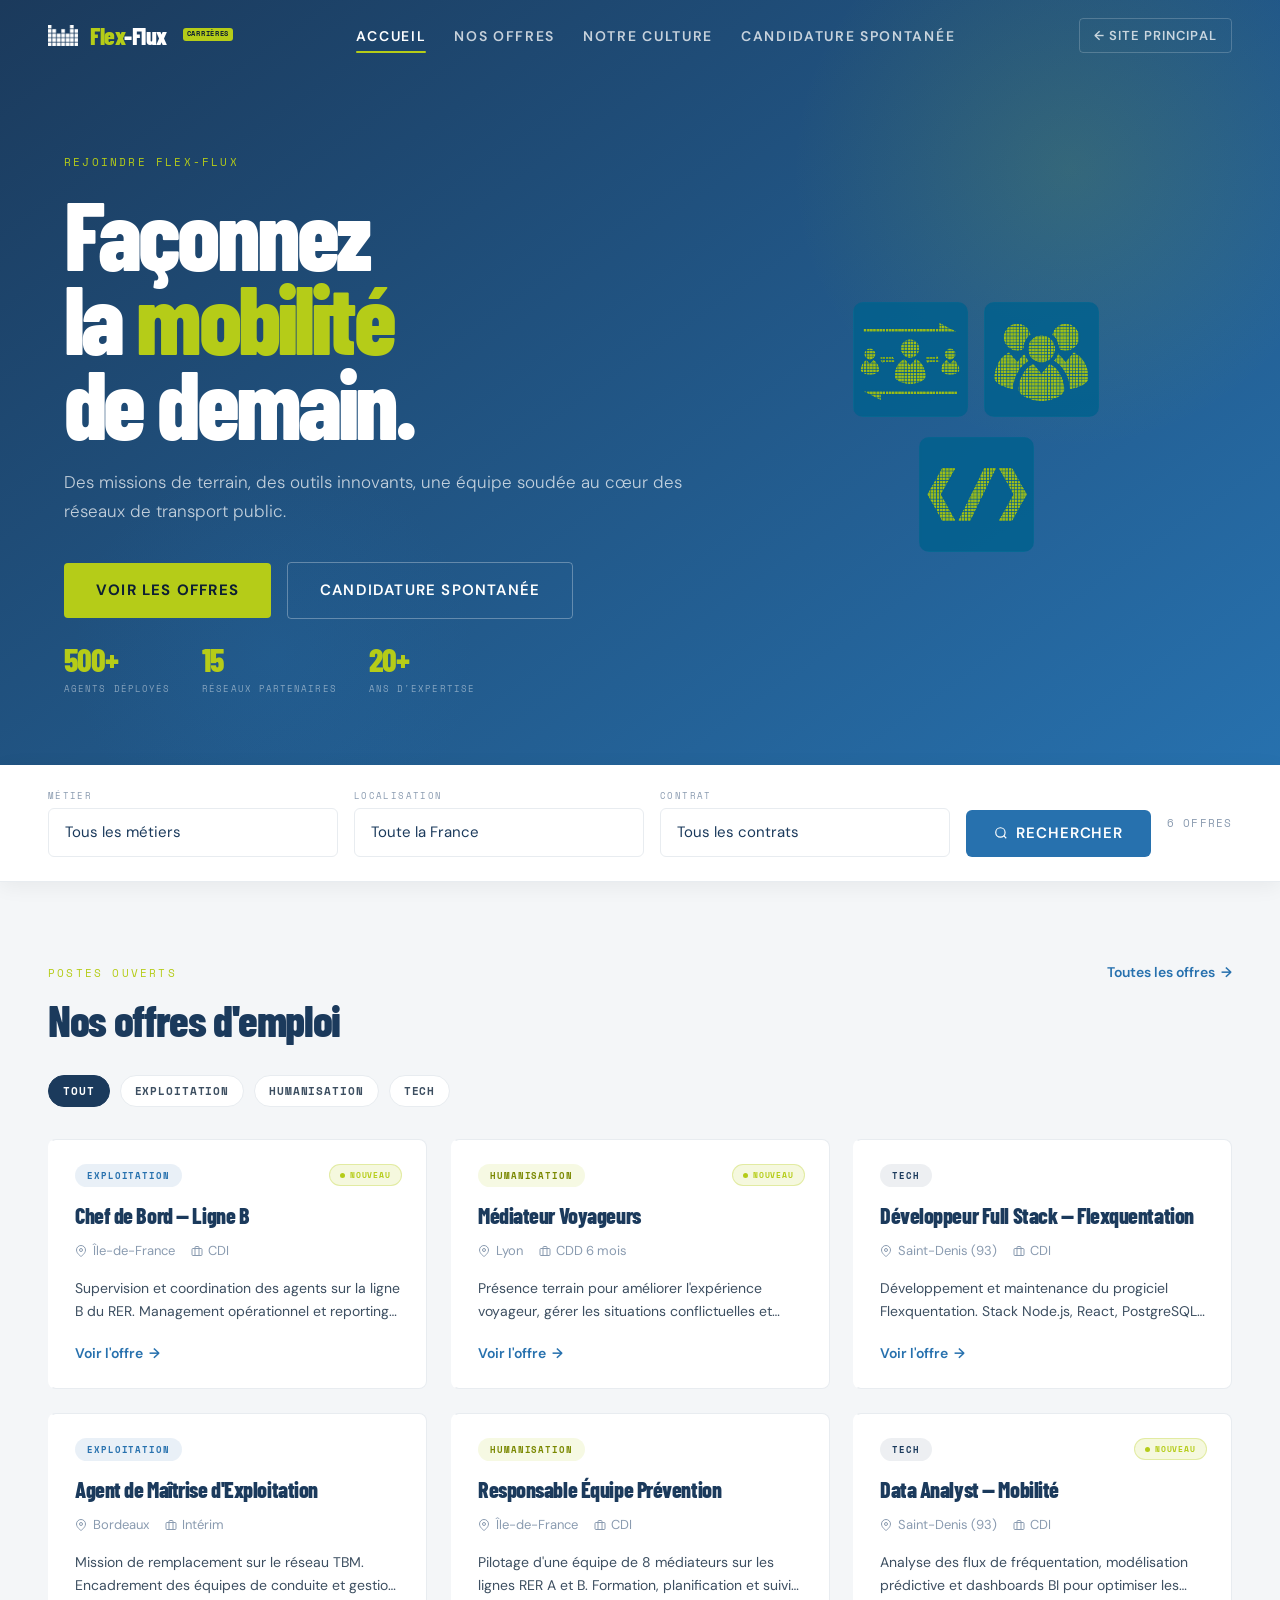
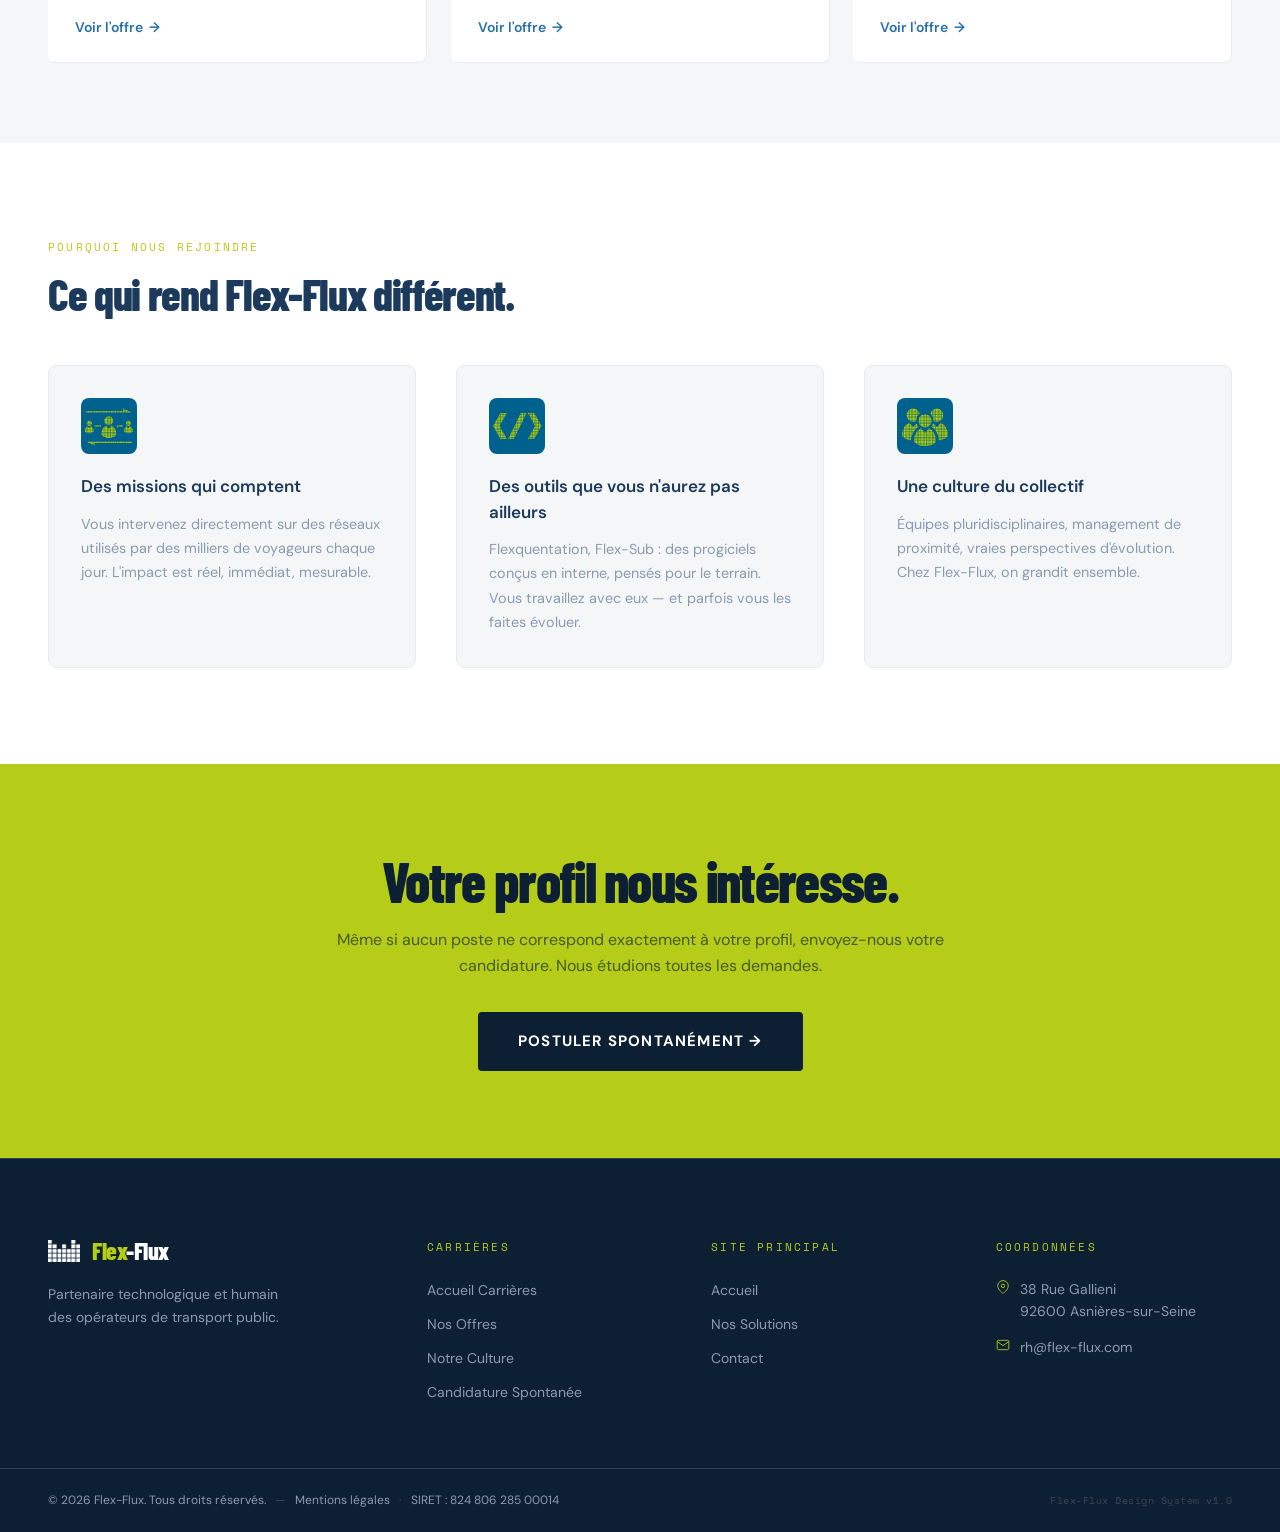
==== commit e29ce632: "Flex 2.0 v1" ====
--- a/carrieres/index.html
+++ b/carrieres/index.html
@@ -1,6 +1,10 @@
 <!DOCTYPE html>
 <html lang="fr">
 <head>
+  <script>
+  var isGitHubPages = window.location.hostname === 'elijahdbo.github.io';
+  document.write('<base href="' + (isGitHubPages ? '/flex-flux/' : '/') + '">');
+</script>
   <meta charset="UTF-8">
   <meta name="viewport" content="width=device-width, initial-scale=1.0">
   <meta name="description" content="Rejoindre Flex-Flux — Offres d'emploi et candidatures dans la mobilité urbaine.">
--- a/css/navbar.css
+++ b/css/navbar.css
@@ -397,4 +397,58 @@
 .mobile-menu__cta:hover {
   background: var(--ff-pixel-green-dark);
   transform: translateY(-2px);
+}
+
+/* Lien Carrières — caché sur mobile, visible desktop uniquement */
+.navbar__careers-link {
+  display: none;
+}
+
+@media (min-width: 1024px) {
+  .navbar__careers-link {
+    display: inline-block;
+  }
+}
+
+/* Navbar sur fond clair — texte noir */
+.navbar.is-light {
+  background: rgba(255, 255, 255, .95);
+  border-bottom-color: rgba(0, 0, 0, .08);
+}
+
+.navbar.is-light .navbar__nav-link {
+  color: rgba(0, 0, 0, .6);
+}
+
+.navbar.is-light .navbar__nav-link:hover {
+  color: var(--ff-navy);
+}
+
+.navbar.is-light .navbar__nav-link[aria-current="page"] {
+  color: var(--ff-navy);
+}
+
+.navbar.is-light .navbar__logo-text {
+  color: var(--ff-navy);
+}
+
+.navbar.is-light .navbar__cta {
+  color: var(--ff-navy);
+  border-color: rgba(0, 0, 0, .25);
+}
+
+.navbar.is-light .navbar__cta:hover {
+  color: var(--ff-bg-deep);
+}
+
+.navbar.is-light .navbar__careers-link {
+  color: rgba(0, 0, 0, .25) !important;
+}
+
+.navbar.is-light .navbar__burger-bar {
+  background: var(--ff-navy);
+}
+
+.navbar.is-light .navbar__logo-sigle {
+  filter: invert(1);
 }
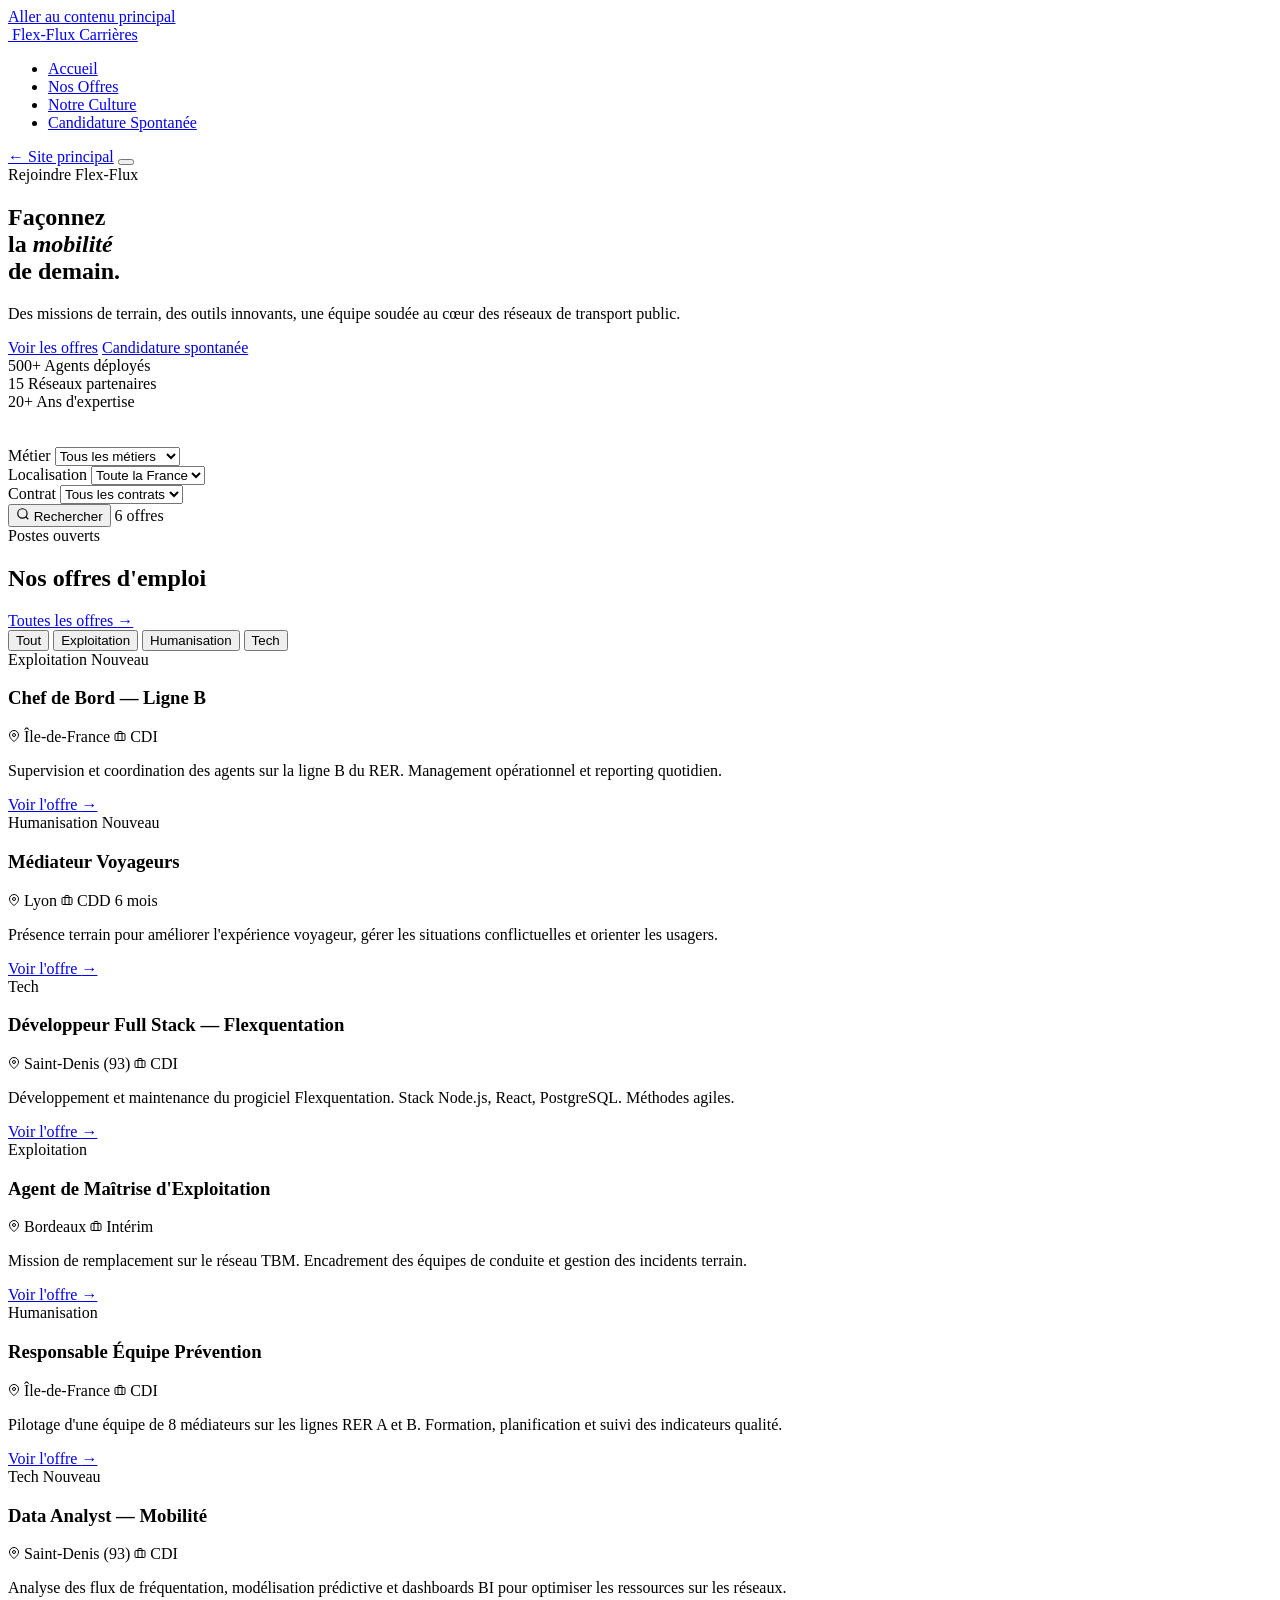
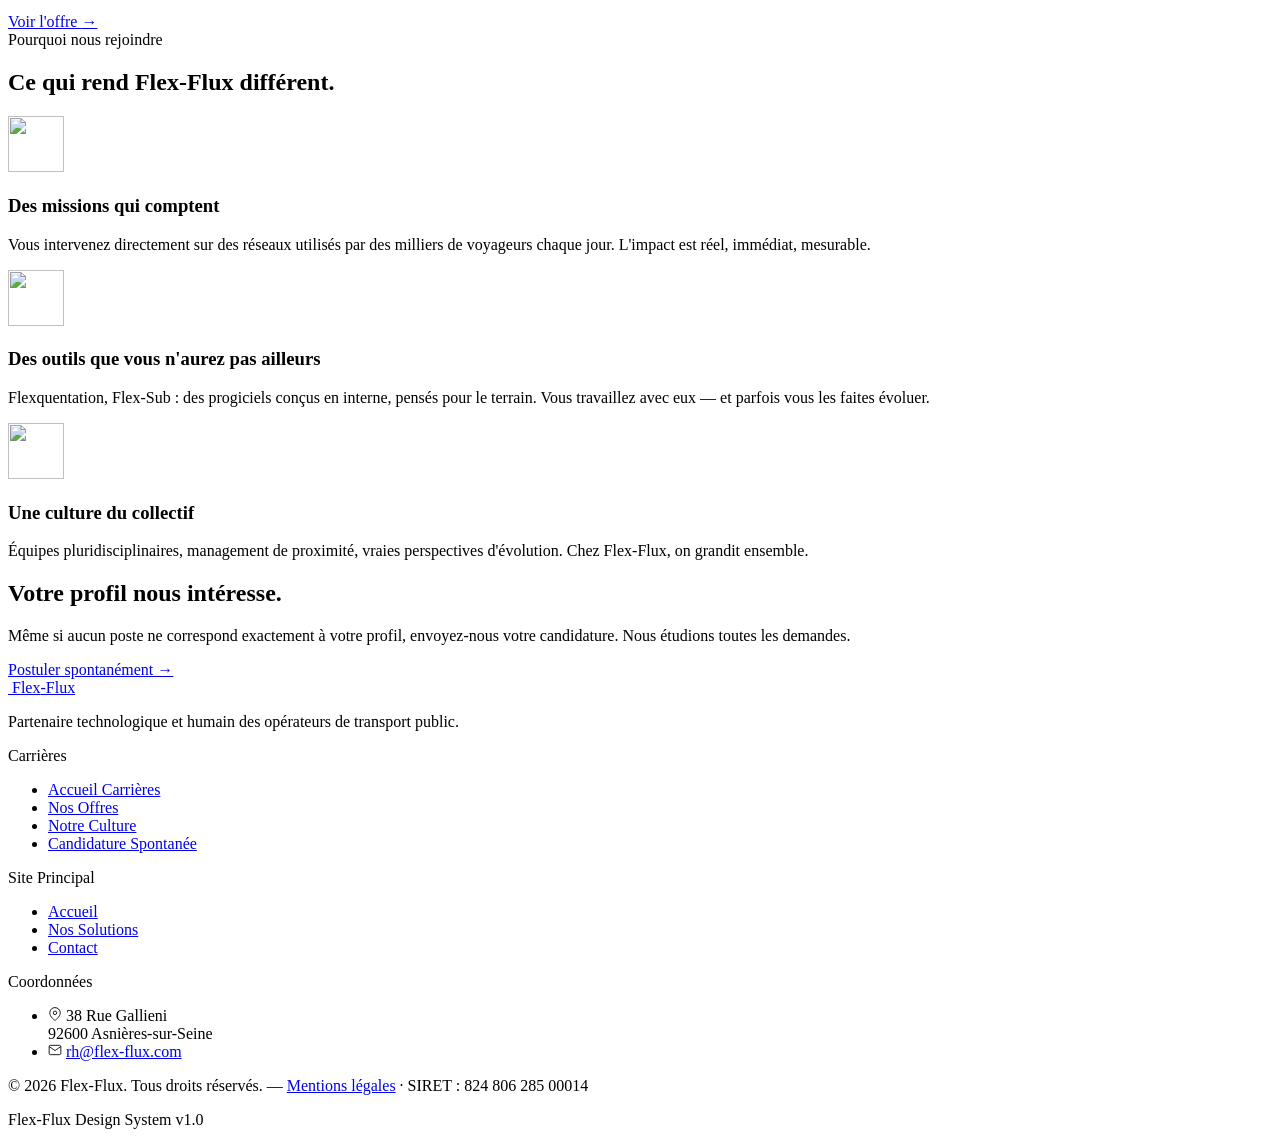
==== commit 0201e2f9: "Flex 2.0 version 1 finale" ====
--- a/carrieres/index.html
+++ b/carrieres/index.html
@@ -1,18 +1,15 @@
 <!DOCTYPE html>
 <html lang="fr">
 <head>
-  <script>
-  var isGitHubPages = window.location.hostname === 'elijahdbo.github.io';
-  document.write('<base href="' + (isGitHubPages ? '/flex-flux/' : '/') + '">');
-</script>
   <meta charset="UTF-8">
+  <base href="/flex-flux/">
   <meta name="viewport" content="width=device-width, initial-scale=1.0">
   <meta name="description" content="Rejoindre Flex-Flux — Offres d'emploi et candidatures dans la mobilité urbaine.">
   <title>Carrières — Flex-Flux</title>
-  <link rel="stylesheet" href="../css/base.css">
-  <link rel="stylesheet" href="../css/navbar.css">
-  <link rel="stylesheet" href="../css/carrieres.css">
-  <link rel="stylesheet" href="../css/footer.css">
+  <link rel="stylesheet" href="css/base.css">
+  <link rel="stylesheet" href="css/navbar.css">
+  <link rel="stylesheet" href="css/carrieres.css">
+  <link rel="stylesheet" href="css/footer.css">
 </head>
 <body>
 
@@ -22,9 +19,9 @@
 <header class="navbar" id="navbar" role="banner">
   <div class="navbar__inner">
 
-    <a class="navbar__logo" href="index.html" aria-label="Flex-Flux Carrières — Accueil">
+    <a class="navbar__logo" href="carrieres/index.html" aria-label="Flex-Flux Carrières — Accueil">
       <img class="navbar__logo-sigle"
-           src="../assets/images/flex-flux-sigle-blanc.png"
+           src="assets/images/flex-flux-sigle-blanc.png"
            alt="" aria-hidden="true" width="30">
       <span class="navbar__logo-text">
         <span class="navbar__logo-dash">Flex</span>-Flux
@@ -34,15 +31,15 @@
 
     <nav class="navbar__nav" role="navigation" aria-label="Navigation carrières">
       <ul class="navbar__nav-list" role="list">
-        <li><a class="navbar__nav-link" href="index.html" aria-current="page">Accueil</a></li>
-        <li><a class="navbar__nav-link" href="offres.html">Nos Offres</a></li>
-        <li><a class="navbar__nav-link" href="notre-culture.html">Notre Culture</a></li>
-        <li><a class="navbar__nav-link" href="postuler.html">Candidature Spontanée</a></li>
+        <li><a class="navbar__nav-link" href="carrieres/index.html" aria-current="page">Accueil</a></li>
+        <li><a class="navbar__nav-link" href="carrieres/offres.html">Nos Offres</a></li>
+        <li><a class="navbar__nav-link" href="carrieres/notre-culture.html">Notre Culture</a></li>
+        <li><a class="navbar__nav-link" href="carrieres/postuler.html">Candidature Spontanée</a></li>
       </ul>
     </nav>
 
     <div class="navbar__actions">
-      <a class="navbar__back" href="../index.html">← Site principal</a>
+      <a class="navbar__back" href="/flex-flux/index.html">← Site principal</a>
       <button class="navbar__burger" id="burger-btn" type="button"
               aria-label="Ouvrir le menu" aria-expanded="false"
               aria-controls="mobile-menu">
@@ -61,32 +58,32 @@
   <nav class="mobile-menu__nav" aria-label="Navigation mobile">
     <ul class="mobile-menu__list" role="list">
       <li class="mobile-menu__item" style="--item-index:0">
-        <a class="mobile-menu__link" href="index.html" aria-current="page">
+        <a class="mobile-menu__link" href="carrieres/index.html" aria-current="page">
           <span class="mobile-menu__link-label">Accueil</span>
           <span class="mobile-menu__link-arrow" aria-hidden="true">→</span>
         </a>
       </li>
       <li class="mobile-menu__item" style="--item-index:1">
-        <a class="mobile-menu__link" href="offres.html">
+        <a class="mobile-menu__link" href="carrieres/offres.html">
           <span class="mobile-menu__link-label">Nos Offres</span>
           <span class="mobile-menu__link-arrow" aria-hidden="true">→</span>
         </a>
       </li>
       <li class="mobile-menu__item" style="--item-index:2">
-        <a class="mobile-menu__link" href="notre-culture.html">
+        <a class="mobile-menu__link" href="carrieres/notre-culture.html">
           <span class="mobile-menu__link-label">Notre Culture</span>
           <span class="mobile-menu__link-arrow" aria-hidden="true">→</span>
         </a>
       </li>
       <li class="mobile-menu__item" style="--item-index:3">
-        <a class="mobile-menu__link" href="postuler.html">
+        <a class="mobile-menu__link" href="carrieres/postuler.html">
           <span class="mobile-menu__link-label">Candidature Spontanée</span>
           <span class="mobile-menu__link-arrow" aria-hidden="true">→</span>
         </a>
       </li>
     </ul>
     <div class="mobile-menu__cta-wrap">
-      <a class="mobile-menu__cta" href="postuler.html">Postuler spontanément</a>
+      <a class="mobile-menu__cta" href="carrieres/postuler.html">Postuler spontanément</a>
     </div>
   </nav>
 </div>
@@ -110,8 +107,8 @@
           au cœur des réseaux de transport public.
         </p>
         <div class="hero-careers__actions">
-          <a class="btn-careers-primary" href="offres.html">Voir les offres</a>
-          <a class="btn-careers-ghost"   href="postuler.html">Candidature spontanée</a>
+          <a class="btn-careers-primary" href="carrieres/offres.html">Voir les offres</a>
+          <a class="btn-careers-ghost"   href="carrieres/postuler.html">Candidature spontanée</a>
         </div>
         <div class="hero-careers__mini-stats" aria-label="Flex-Flux en chiffres">
           <div class="mini-stat">
@@ -131,10 +128,10 @@
 
       <div class="hero-careers__illus" aria-hidden="true">
         <div class="hero-careers__illus-row">
-          <img src="../assets/images/téléchargement (3).jpg" alt="" width="115" loading="lazy">
-          <img src="../assets/images/téléchargement (4).jpg" alt="" width="115" loading="lazy">
+          <img src="assets/images/téléchargement (3).jpg" alt="" width="115" loading="lazy">
+          <img src="assets/images/téléchargement (4).jpg" alt="" width="115" loading="lazy">
         </div>
-        <img src="../assets/images/téléchargement (5).jpg" alt="" width="115" loading="lazy">
+        <img src="assets/images/téléchargement (5).jpg" alt="" width="115" loading="lazy">
       </div>
 
     </div>
@@ -192,7 +189,7 @@
           <span class="section-label">Postes ouverts</span>
           <h2 class="section-title" id="offres-title">Nos offres d'emploi</h2>
         </div>
-        <a class="voir-tout" href="offres.html" aria-label="Voir toutes les offres">
+        <a class="voir-tout" href="carrieres/offres.html" aria-label="Voir toutes les offres">
           Toutes les offres <span aria-hidden="true">→</span>
         </a>
       </div>
@@ -240,7 +237,7 @@
             Supervision et coordination des agents sur la ligne B du RER.
             Management opérationnel et reporting quotidien.
           </p>
-          <a class="offre-card__link" href="offre-detail.html"
+          <a class="offre-card__link" href="carrieres/offre-detail.html"
              aria-label="Voir l'offre Chef de Bord Ligne B">
             Voir l'offre
             <span class="offre-card__link-arrow" aria-hidden="true">→</span>
@@ -280,7 +277,7 @@
             Présence terrain pour améliorer l'expérience voyageur,
             gérer les situations conflictuelles et orienter les usagers.
           </p>
-          <a class="offre-card__link" href="offre-detail.html"
+          <a class="offre-card__link" href="carrieres/offre-detail.html"
              aria-label="Voir l'offre Médiateur Voyageurs">
             Voir l'offre
             <span class="offre-card__link-arrow" aria-hidden="true">→</span>
@@ -321,7 +318,7 @@
             Développement et maintenance du progiciel Flexquentation.
             Stack Node.js, React, PostgreSQL. Méthodes agiles.
           </p>
-          <a class="offre-card__link" href="offre-detail.html"
+          <a class="offre-card__link" href="carrieres/offre-detail.html"
              aria-label="Voir l'offre Développeur Full Stack">
             Voir l'offre
             <span class="offre-card__link-arrow" aria-hidden="true">→</span>
@@ -362,7 +359,7 @@
             Mission de remplacement sur le réseau TBM. Encadrement
             des équipes de conduite et gestion des incidents terrain.
           </p>
-          <a class="offre-card__link" href="offre-detail.html"
+          <a class="offre-card__link" href="carrieres/offre-detail.html"
              aria-label="Voir l'offre Agent de Maîtrise">
             Voir l'offre
             <span class="offre-card__link-arrow" aria-hidden="true">→</span>
@@ -403,7 +400,7 @@
             Pilotage d'une équipe de 8 médiateurs sur les lignes RER A et B.
             Formation, planification et suivi des indicateurs qualité.
           </p>
-          <a class="offre-card__link" href="offre-detail.html"
+          <a class="offre-card__link" href="carrieres/offre-detail.html"
              aria-label="Voir l'offre Responsable Prévention">
             Voir l'offre
             <span class="offre-card__link-arrow" aria-hidden="true">→</span>
@@ -443,7 +440,7 @@
             Analyse des flux de fréquentation, modélisation prédictive
             et dashboards BI pour optimiser les ressources sur les réseaux.
           </p>
-          <a class="offre-card__link" href="offre-detail.html"
+          <a class="offre-card__link" href="carrieres/offre-detail.html"
              aria-label="Voir l'offre Data Analyst">
             Voir l'offre
             <span class="offre-card__link-arrow" aria-hidden="true">→</span>
@@ -466,7 +463,7 @@
         <article class="culture-item reveal" data-delay="1"
                  aria-labelledby="culture-1-title">
           <div class="culture-item__icon">
-            <img src="../assets/images/téléchargement (3).jpg"
+            <img src="assets/images/téléchargement (3).jpg"
                  alt="" aria-hidden="true" width="56" height="56" loading="lazy">
           </div>
           <h3 class="culture-item__title" id="culture-1-title">
@@ -481,7 +478,7 @@
         <article class="culture-item reveal" data-delay="2"
                  aria-labelledby="culture-2-title">
           <div class="culture-item__icon">
-            <img src="../assets/images/téléchargement (5).jpg"
+            <img src="assets/images/téléchargement (5).jpg"
                  alt="" aria-hidden="true" width="56" height="56" loading="lazy">
           </div>
           <h3 class="culture-item__title" id="culture-2-title">
@@ -497,7 +494,7 @@
         <article class="culture-item reveal" data-delay="3"
                  aria-labelledby="culture-3-title">
           <div class="culture-item__icon">
-            <img src="../assets/images/téléchargement (4).jpg"
+            <img src="assets/images/téléchargement (4).jpg"
                  alt="" aria-hidden="true" width="56" height="56" loading="lazy">
           </div>
           <h3 class="culture-item__title" id="culture-3-title">
@@ -523,7 +520,7 @@
         Même si aucun poste ne correspond exactement à votre profil,
         envoyez-nous votre candidature. Nous étudions toutes les demandes.
       </p>
-      <a class="btn-cta-navy reveal" href="postuler.html" data-delay="2">
+      <a class="btn-cta-navy reveal" href="carrieres/postuler.html" data-delay="2">
         Postuler spontanément →
       </a>
     </div>
@@ -536,9 +533,9 @@
   <div class="footer__top">
 
     <div class="footer__brand">
-      <a class="footer__logo" href="../index.html" aria-label="Flex-Flux — Accueil">
+      <a class="footer__logo" href="carrieres/index.html" aria-label="Flex-Flux — Accueil">
         <img class="footer__logo-sigle"
-             src="../assets/images/flex-flux-sigle-blanc.png"
+             src="assets/images/flex-flux-sigle-blanc.png"
              alt="" aria-hidden="true" width="32">
         <span class="footer__logo-text">
           <span class="footer__logo-dash">Flex</span>-Flux
@@ -552,19 +549,19 @@
     <nav aria-label="Navigation carrières footer">
       <span class="footer__col-title">Carrières</span>
       <ul class="footer__nav-list" role="list">
-        <li><a class="footer__nav-link" href="index.html">Accueil Carrières</a></li>
-        <li><a class="footer__nav-link" href="offres.html">Nos Offres</a></li>
-        <li><a class="footer__nav-link" href="notre-culture.html">Notre Culture</a></li>
-        <li><a class="footer__nav-link" href="postuler.html">Candidature Spontanée</a></li>
+        <li><a class="footer__nav-link" href="carrieres/index.html">Accueil Carrières</a></li>
+        <li><a class="footer__nav-link" href="carrieres/offres.html">Nos Offres</a></li>
+        <li><a class="footer__nav-link" href="carrieres/notre-culture.html">Notre Culture</a></li>
+        <li><a class="footer__nav-link" href="carrieres/postuler.html">Candidature Spontanée</a></li>
       </ul>
     </nav>
 
     <nav aria-label="Navigation site principal footer">
       <span class="footer__col-title">Site Principal</span>
       <ul class="footer__nav-list" role="list">
-        <li><a class="footer__nav-link" href="../index.html">Accueil</a></li>
-        <li><a class="footer__nav-link" href="../nos-solutions.html">Nos Solutions</a></li>
-        <li><a class="footer__nav-link" href="../contact.html">Contact</a></li>
+        <li><a class="footer__nav-link" href="carrieres/index.html">Accueil</a></li>
+        <li><a class="footer__nav-link" href="nos-solutions.html">Nos Solutions</a></li>
+        <li><a class="footer__nav-link" href="contact.html">Contact</a></li>
       </ul>
     </nav>
 
@@ -609,8 +606,8 @@
 </footer>
 
 <!-- ═══ SCRIPTS ══════════════════════════════════════════════ -->
-<script src="../js/nav.js"></script>
-<script src="../js/carrieres.js"></script>
+<script src="js/nav.js"></script>
+<script src="js/carrieres.js"></script>
 
 </body>
 </html>
